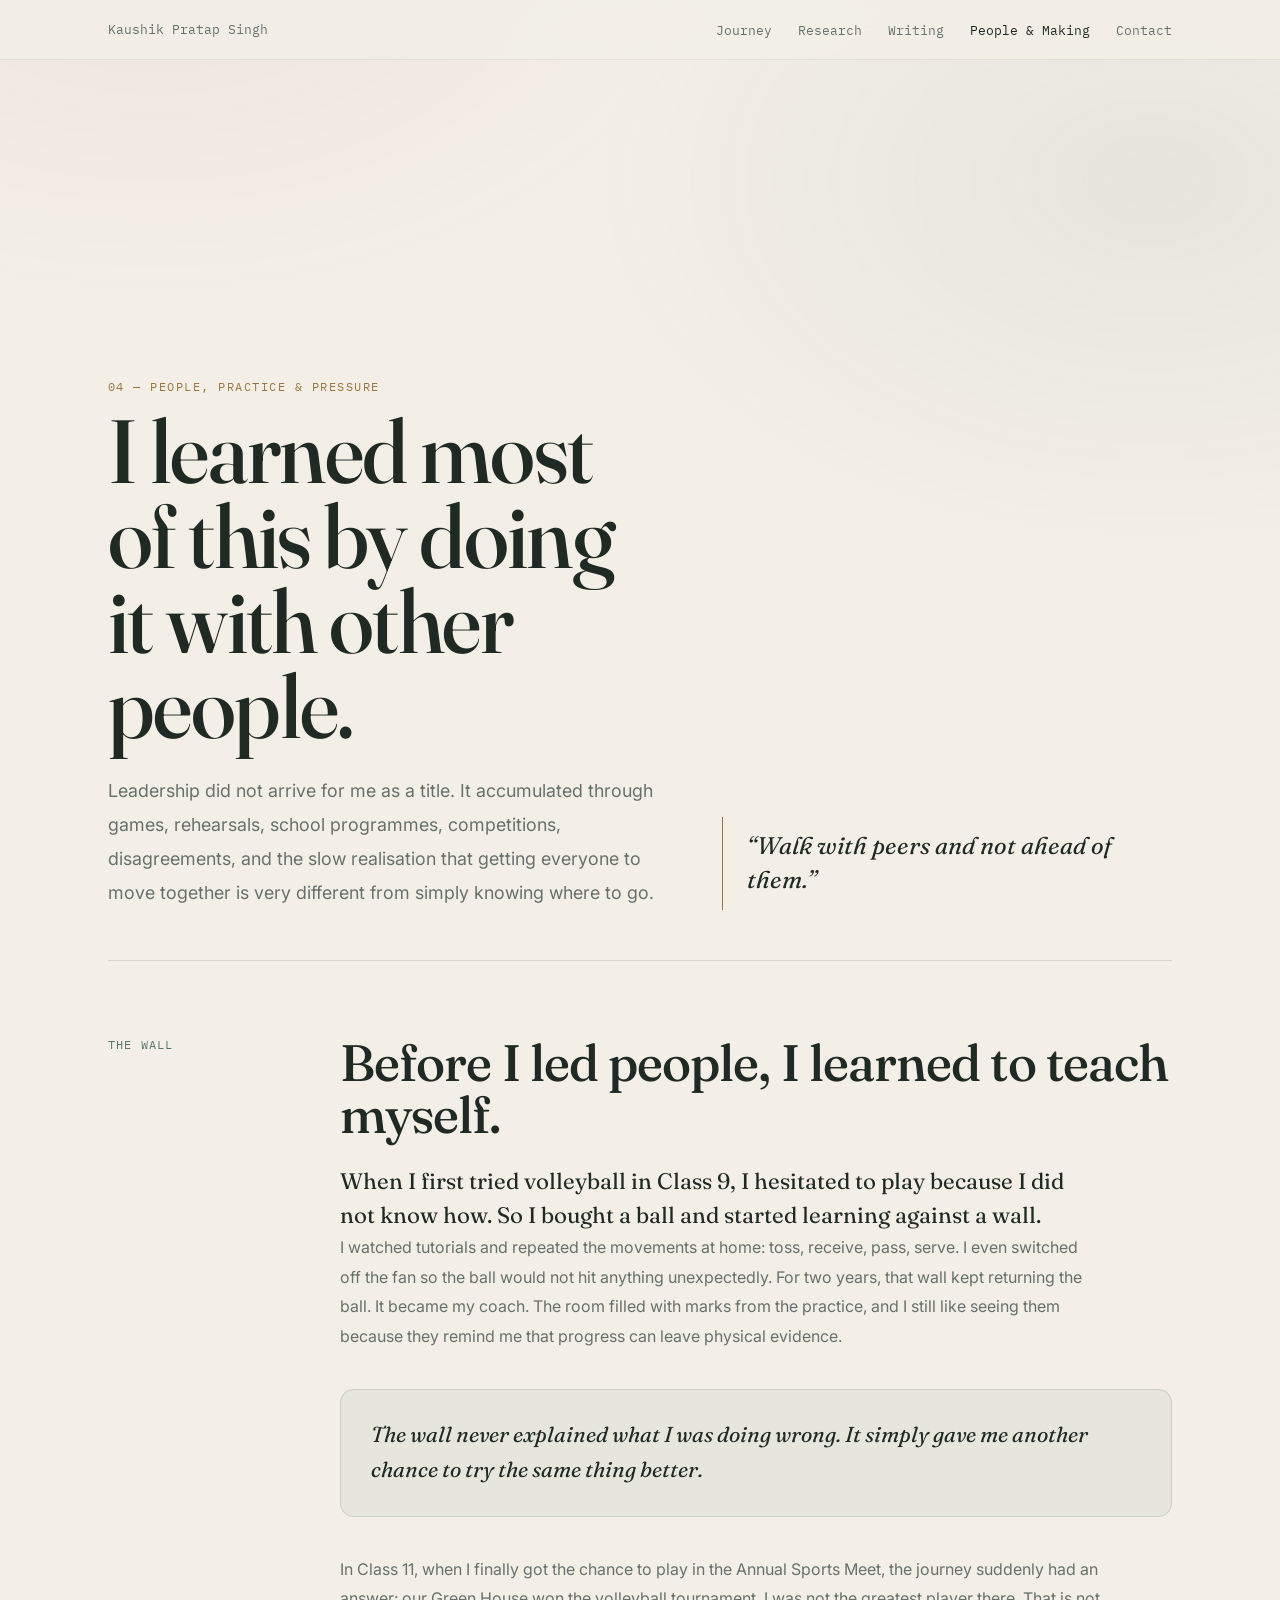
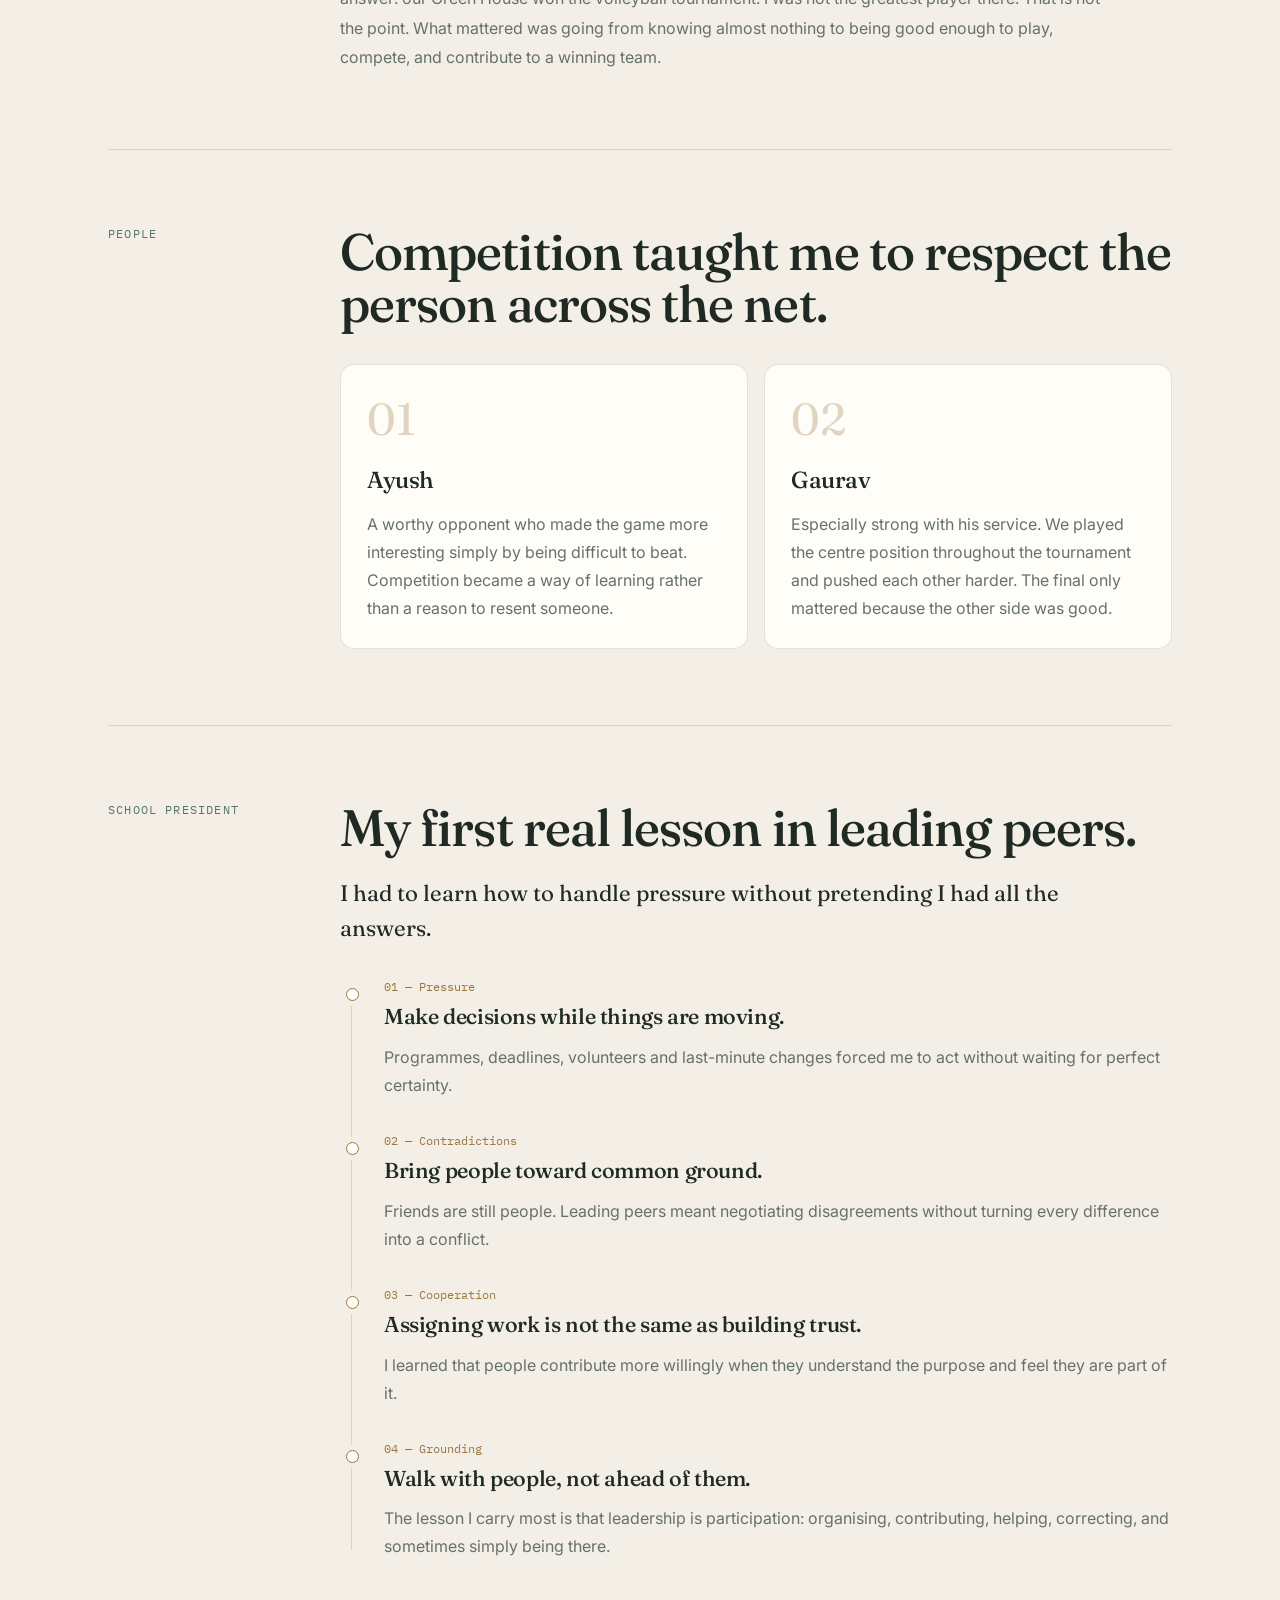
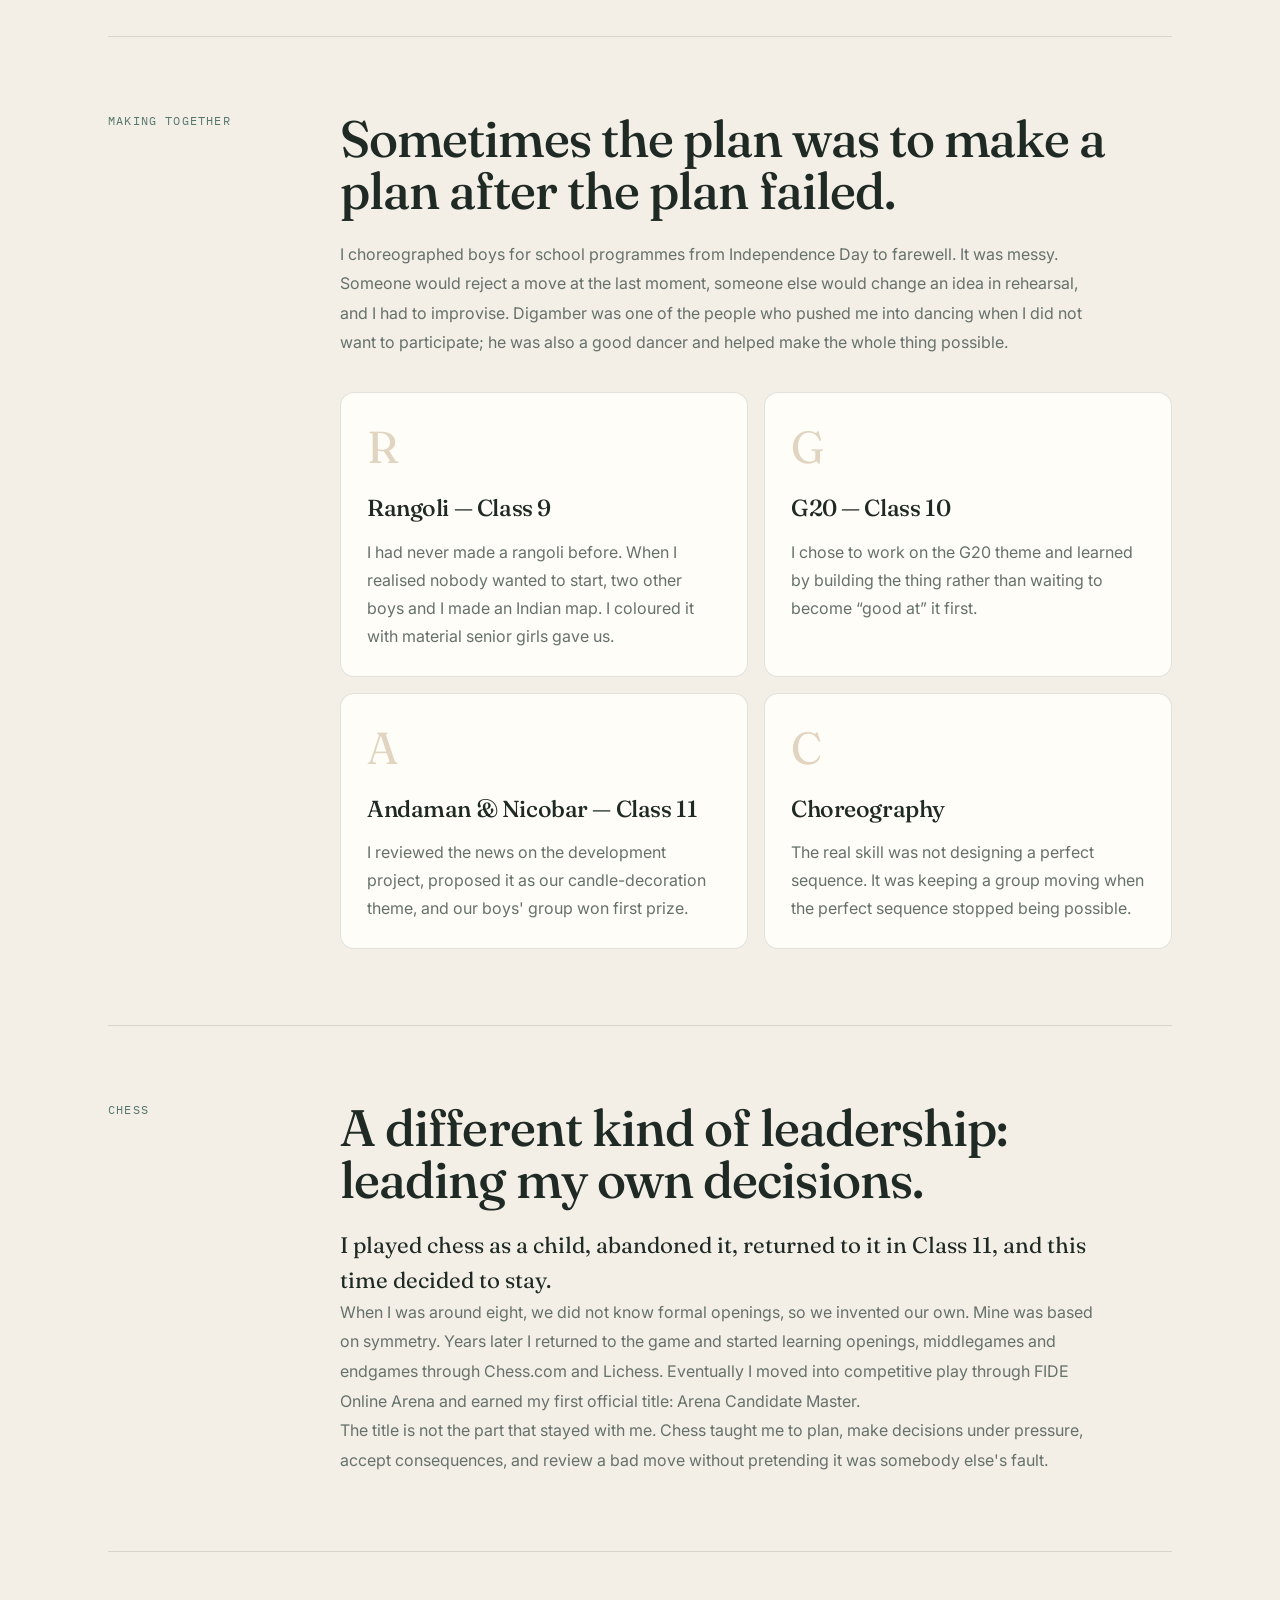
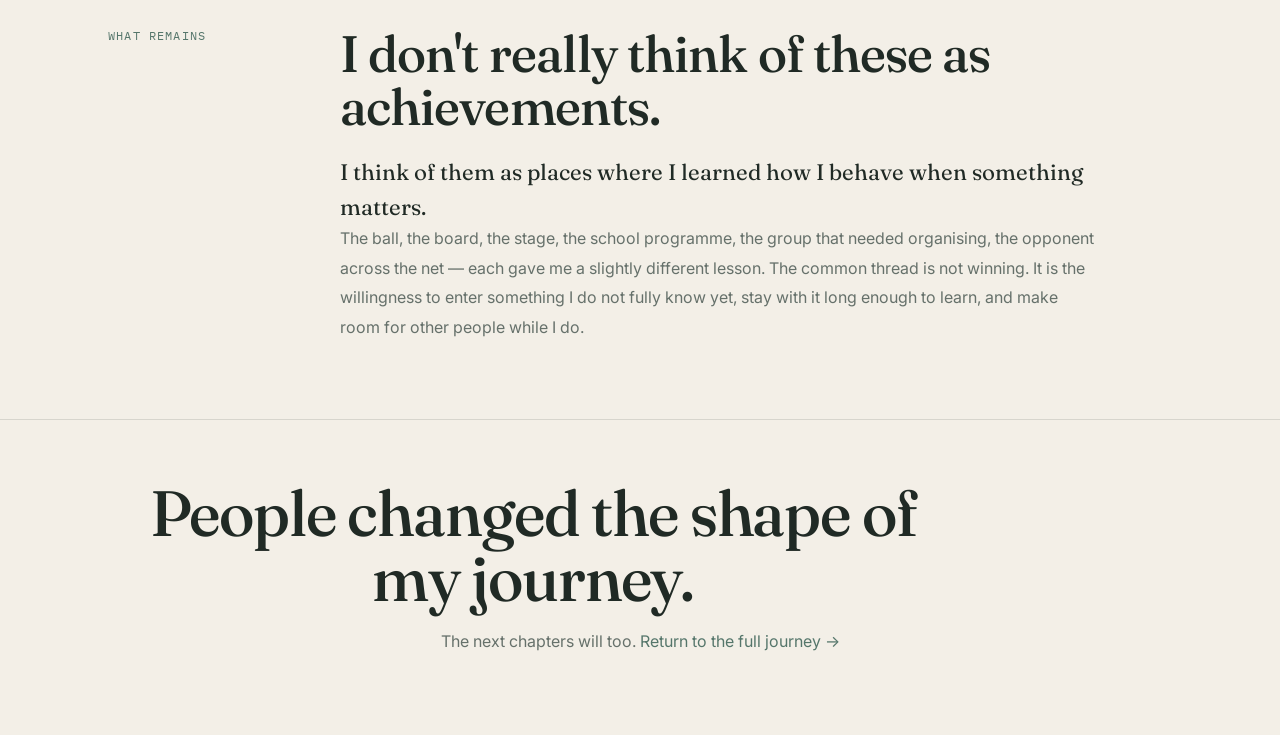
==== leadership.html @ 63d0a1be "Align leadership page colors with site design system" ====
<!DOCTYPE html>
<html lang="en">
<head>
<meta charset="UTF-8"><meta name="viewport" content="width=device-width, initial-scale=1.0">
<title>Leadership & Making — Kaushik Pratap Singh</title>
<link rel="preconnect" href="https://fonts.googleapis.com"><link href="https://fonts.googleapis.com/css2?family=Fraunces:ital,opsz,wght@0,9..144,400;0,9..144,500;0,9..144,600;1,9..144,400&family=Inter:wght@400;500;600&family=IBM+Plex+Mono:wght@400;500&display=swap" rel="stylesheet"><link rel="stylesheet" href="assets/css/theme.css">
<style>
.page{max-width:1120px;margin:0 auto;padding:0 28px}.hero{padding:76px 0 50px;display:grid;grid-template-columns:1.1fr .9fr;gap:64px;align-items:end}.hero h1{font-size:clamp(3rem,7vw,6.5rem);line-height:.95;margin:14px 0 26px}.hero p{max-width:650px;color:var(--muted);font-size:1.12rem;line-height:1.9}.eyebrow{font:.78rem 'IBM Plex Mono',monospace;color:var(--gold);letter-spacing:.12em;text-transform:uppercase}.hero-note{border-left:1px solid var(--gold);padding:12px 0 12px 24px;color:var(--ink);font-family:'Fraunces',serif;font-style:italic;font-size:1.5rem;line-height:1.45}.section{padding:76px 0;border-top:1px solid var(--line)}.section-grid{display:grid;grid-template-columns:180px 1fr;gap:52px}.section-label{font:.74rem 'IBM Plex Mono',monospace;color:var(--teal);letter-spacing:.1em;text-transform:uppercase}.section h2{font-size:clamp(2rem,4vw,3.4rem);line-height:1.02;margin-bottom:22px}.lead{font-family:'Fraunces',serif;font-size:1.4rem;line-height:1.55;color:var(--ink);max-width:760px}.body-copy{color:var(--muted);font-size:1rem;line-height:1.85;max-width:760px}.story-grid{display:grid;grid-template-columns:repeat(2,1fr);gap:16px;margin-top:34px}.story-card{background:var(--surface);border:1px solid var(--line);border-radius:14px;padding:26px;min-height:220px;transition:transform .35s,border-color .35s,box-shadow .35s}.story-card:hover{transform:translateY(-5px);border-color:rgba(155,119,64,.5);box-shadow:var(--shadow)}.story-card .num{font:2.8rem 'Fraunces',serif;color:rgba(155,119,64,.3)}.story-card h3{font-size:1.45rem;margin:14px 0 10px}.story-card p{color:var(--muted);line-height:1.75}.quote{margin:38px 0;padding:28px 30px;border-radius:14px;background:rgba(85,118,107,.07);border:1px solid rgba(85,118,107,.2);font-family:'Fraunces',serif;font-style:italic;font-size:1.35rem;line-height:1.6;color:var(--ink)}.timeline{position:relative;margin-top:34px}.timeline:before{content:'';position:absolute;left:11px;top:10px;bottom:10px;width:1px;background:var(--line)}.event{position:relative;padding-left:44px;padding-bottom:34px}.event:last-child{padding-bottom:0}.event:before{content:'';position:absolute;left:6px;top:9px;width:11px;height:11px;border-radius:50%;background:var(--surface);border:1px solid var(--gold);box-shadow:0 0 0 5px #F3EFE7}.event .date{font:.75rem 'IBM Plex Mono',monospace;color:var(--gold);margin-bottom:5px}.event h3{font-size:1.35rem;margin-bottom:7px}.event p{color:var(--muted);line-height:1.75}.footer{padding:60px 0 80px;text-align:center}.footer h2{font-size:clamp(2rem,5vw,4rem);margin-bottom:18px}.footer p{color:var(--muted);max-width:560px;margin:0 auto}.footer a{color:var(--teal);text-decoration:none}.site-nav{position:sticky;top:0;z-index:50;backdrop-filter:blur(16px);background:rgba(243,239,231,.86);border-bottom:1px solid rgba(32,42,37,.07)}.site-nav .in{max-width:1120px;margin:auto;padding:16px 28px;display:flex;align-items:center;justify-content:space-between}.brand{font:1rem 'Fraunces',serif;color:var(--ink)}.site-nav ul{display:flex;gap:26px;list-style:none}.site-nav a{font:.82rem 'IBM Plex Mono',monospace;color:var(--muted);text-decoration:none}.site-nav a:hover,.site-nav a.active{color:var(--ink)}
@media(max-width:800px){.hero{grid-template-columns:1fr;gap:30px}.section-grid{grid-template-columns:1fr;gap:18px}.story-grid{grid-template-columns:1fr}.site-nav ul{gap:14px}.site-nav .in{align-items:flex-start;flex-direction:column;gap:12px}.hero{padding-top:52px}}
</style>
</head><body data-page="leadership">
<nav class="site-nav"><div class="in"><a class="brand" href="index.html">Kaushik Pratap Singh</a><ul><li><a href="index.html">Journey</a></li><li><a href="research.html">Research</a></li><li><a href="writing.html">Writing</a></li><li><a class="active" href="leadership.html">People & Making</a></li><li><a href="contact.html">Contact</a></li></ul></div></nav>
<main class="page">
<header class="hero"><div><div class="eyebrow">04 — People, practice & pressure</div><h1>I learned most of this by doing it with other people.</h1><p>Leadership did not arrive for me as a title. It accumulated through games, rehearsals, school programmes, competitions, disagreements, and the slow realisation that getting everyone to move together is very different from simply knowing where to go.</p></div><div class="hero-note">“Walk with peers and not ahead of them.”</div></header>
<section class="section"><div class="section-grid"><div class="section-label">The wall</div><div><h2>Before I led people, I learned to teach myself.</h2><p class="lead">When I first tried volleyball in Class 9, I hesitated to play because I did not know how. So I bought a ball and started learning against a wall.</p><p class="body-copy">I watched tutorials and repeated the movements at home: toss, receive, pass, serve. I even switched off the fan so the ball would not hit anything unexpectedly. For two years, that wall kept returning the ball. It became my coach. The room filled with marks from the practice, and I still like seeing them because they remind me that progress can leave physical evidence.</p><div class="quote">The wall never explained what I was doing wrong. It simply gave me another chance to try the same thing better.</div><p class="body-copy">In Class 11, when I finally got the chance to play in the Annual Sports Meet, the journey suddenly had an answer: our Green House won the volleyball tournament. I was not the greatest player there. That is not the point. What mattered was going from knowing almost nothing to being good enough to play, compete, and contribute to a winning team.</p></div></div></section>
<section class="section"><div class="section-grid"><div class="section-label">People</div><div><h2>Competition taught me to respect the person across the net.</h2><div class="story-grid"><article class="story-card"><div class="num">01</div><h3>Ayush</h3><p>A worthy opponent who made the game more interesting simply by being difficult to beat. Competition became a way of learning rather than a reason to resent someone.</p></article><article class="story-card"><div class="num">02</div><h3>Gaurav</h3><p>Especially strong with his service. We played the centre position throughout the tournament and pushed each other harder. The final only mattered because the other side was good.</p></article></div></div></div></section>
<section class="section"><div class="section-grid"><div class="section-label">School President</div><div><h2>My first real lesson in leading peers.</h2><p class="lead">I had to learn how to handle pressure without pretending I had all the answers.</p><div class="timeline"><div class="event"><div class="date">01 — Pressure</div><h3>Make decisions while things are moving.</h3><p>Programmes, deadlines, volunteers and last-minute changes forced me to act without waiting for perfect certainty.</p></div><div class="event"><div class="date">02 — Contradictions</div><h3>Bring people toward common ground.</h3><p>Friends are still people. Leading peers meant negotiating disagreements without turning every difference into a conflict.</p></div><div class="event"><div class="date">03 — Cooperation</div><h3>Assigning work is not the same as building trust.</h3><p>I learned that people contribute more willingly when they understand the purpose and feel they are part of it.</p></div><div class="event"><div class="date">04 — Grounding</div><h3>Walk with people, not ahead of them.</h3><p>The lesson I carry most is that leadership is participation: organising, contributing, helping, correcting, and sometimes simply being there.</p></div></div></div></div></section>
<section class="section"><div class="section-grid"><div class="section-label">Making together</div><div><h2>Sometimes the plan was to make a plan after the plan failed.</h2><p class="body-copy">I choreographed boys for school programmes from Independence Day to farewell. It was messy. Someone would reject a move at the last moment, someone else would change an idea in rehearsal, and I had to improvise. Digamber was one of the people who pushed me into dancing when I did not want to participate; he was also a good dancer and helped make the whole thing possible.</p><div class="story-grid"><article class="story-card"><div class="num">R</div><h3>Rangoli — Class 9</h3><p>I had never made a rangoli before. When I realised nobody wanted to start, two other boys and I made an Indian map. I coloured it with material senior girls gave us.</p></article><article class="story-card"><div class="num">G</div><h3>G20 — Class 10</h3><p>I chose to work on the G20 theme and learned by building the thing rather than waiting to become “good at” it first.</p></article><article class="story-card"><div class="num">A</div><h3>Andaman & Nicobar — Class 11</h3><p>I reviewed the news on the development project, proposed it as our candle-decoration theme, and our boys' group won first prize.</p></article><article class="story-card"><div class="num">C</div><h3>Choreography</h3><p>The real skill was not designing a perfect sequence. It was keeping a group moving when the perfect sequence stopped being possible.</p></article></div></div></div></section>
<section class="section"><div class="section-grid"><div class="section-label">Chess</div><div><h2>A different kind of leadership: leading my own decisions.</h2><p class="lead">I played chess as a child, abandoned it, returned to it in Class 11, and this time decided to stay.</p><p class="body-copy">When I was around eight, we did not know formal openings, so we invented our own. Mine was based on symmetry. Years later I returned to the game and started learning openings, middlegames and endgames through Chess.com and Lichess. Eventually I moved into competitive play through FIDE Online Arena and earned my first official title: Arena Candidate Master.</p><p class="body-copy">The title is not the part that stayed with me. Chess taught me to plan, make decisions under pressure, accept consequences, and review a bad move without pretending it was somebody else's fault.</p></div></div></section>
<section class="section"><div class="section-grid"><div class="section-label">What remains</div><div><h2>I don't really think of these as achievements.</h2><p class="lead">I think of them as places where I learned how I behave when something matters.</p><p class="body-copy">The ball, the board, the stage, the school programme, the group that needed organising, the opponent across the net — each gave me a slightly different lesson. The common thread is not winning. It is the willingness to enter something I do not fully know yet, stay with it long enough to learn, and make room for other people while I do.</p></div></div></section>
</main><footer class="footer"><div class="page"><h2>People changed the shape of my journey.</h2><p>The next chapters will too. <a href="index.html">Return to the full journey →</a></p></div></footer>
</body></html>
---- assets/css/theme.css ----
:root{
  --ink:#202A25; --ink2:#2B3731; --surface:#FFFDF8; --paper:#FBF8F1; --muted:#66716B;
  --gold:#9B7740; --teal:#55766B; --rose:#A95D4E; --line:rgba(32,42,37,.13);
  --shadow:0 30px 80px -28px rgba(0,0,0,.55);
}
*{box-sizing:border-box;margin:0;padding:0}
html{scroll-behavior:smooth}
body{background:#F3EFE7;color:var(--ink);font-family:Inter,system-ui,sans-serif;line-height:1.7;-webkit-font-smoothing:antialiased;overflow-x:hidden}
body:before{content:"";position:fixed;inset:0;pointer-events:none;background:radial-gradient(ellipse 900px 600px at 12% -10%,rgba(169,93,78,.07),transparent 65%),radial-gradient(ellipse 800px 520px at 90% 20%,rgba(85,118,107,.08),transparent 70%);z-index:-1}
h1,h2,h3,h4{font-family:Fraunces,Georgia,serif;font-weight:500;letter-spacing:-.018em}
a{color:inherit}
.wrap{width:min(1120px,calc(100% - 48px));margin:auto}
.nav{position:fixed;top:0;left:0;right:0;z-index:50;padding:14px 0;background:rgba(243,239,231,.86);border-bottom:1px solid rgba(32,42,37,.07);backdrop-filter:blur(10px)}
.nav-inner{display:flex;align-items:center;justify-content:center;gap:24px}
.brand{font-family:Fraunces,serif;text-decoration:none;font-size:1.05rem;margin-right:auto}
.nav-links{display:flex;gap:24px;align-items:center;list-style:none}.nav-links a{font-size:.78rem;color:var(--muted);text-decoration:none;transition:.25s}.nav-links a:hover,.nav-links a.active{color:var(--ink)}
@media(max-width:760px){.nav-links{gap:14px}.nav-links a:nth-child(3){display:none}.brand{font-size:.9rem}}
.hero{min-height:100svh;display:flex;align-items:end;padding:170px 0 70px;position:relative}.hero-grid{display:grid;grid-template-columns:1.15fr .85fr;gap:70px;align-items:end}.hero h1{font-size:clamp(3rem,7vw,7rem);line-height:.94;margin:18px 0 26px}.hero-lead,.hero .dek{font-family:Fraunces,serif;font-style:italic;font-size:clamp(1.1rem,2vw,1.55rem);color:var(--muted);max-width:720px}.hero-side{padding-bottom:8px}.hero-side p{color:var(--muted);max-width:390px}.scroll-cue{margin-top:70px;color:var(--gold);display:inline-flex;gap:12px;align-items:center;text-decoration:none}
@media(max-width:860px){.hero-grid{grid-template-columns:1fr;gap:32px}.hero{padding-top:140px}}
.section{padding:110px 0;border-top:1px solid var(--line)}.section-head{display:grid;grid-template-columns:1.15fr .85fr;gap:70px;align-items:end;margin-bottom:75px}.section-head h2{font-size:clamp(2.7rem,5vw,5.2rem);line-height:1.02;margin-top:14px}.section-head>p{color:var(--muted);max-width:460px;font-size:1.03rem}
.eyebrow{color:var(--muted)}
.chapter{display:grid;grid-template-columns:110px 1fr;gap:46px;padding:60px 0;border-top:1px solid var(--line)}.chapter-no{font-family:Fraunces,serif;font-style:italic;font-size:4.5rem;color:transparent;-webkit-text-stroke:1px rgba(32,42,37,.20);line-height:.9}.chapter-meta{color:var(--gold);margin-bottom:10px}.chapter h3{font-size:clamp(2rem,3.2vw,3.4rem);line-height:1.06;margin-bottom:20px}.chapter p{color:var(--muted);max-width:760px;font-size:1.02rem;margin-bottom:18px}.chapter-grid{display:grid;grid-template-columns:1fr 1fr;gap:20px;margin-top:28px}.quote{border-left:2px solid var(--rose);padding:18px 0 18px 22px}.quote p{font-family:Fraunces,serif;font-style:italic;font-size:1.3rem;color:var(--ink);margin:0}.artifact,.now-card{background:var(--surface);border:1px solid var(--line);border-radius:14px;padding:26px}.artifact .label{color:var(--teal);margin-bottom:8px}.artifact h4,.now-card h3{font-size:1.6rem;margin-bottom:8px}.artifact p,.now-card p{font-size:.93rem;margin:0}.btn{display:inline-flex;align-items:center;gap:10px;border:1px solid var(--line);padding:11px 16px;border-radius:7px;text-decoration:none;font-size:.88rem;transition:.25s;margin:6px 8px 0 0}.btn:hover{border-color:var(--gold);color:var(--gold)}
.book-section{background:linear-gradient(180deg,rgba(155,119,64,.055),transparent)}.book-grid{display:grid;grid-template-columns:300px 1fr;gap:70px;align-items:center}.book-cover{width:100%;display:block;border-radius:10px;box-shadow:var(--shadow)}.book-copy h3{font-size:clamp(2.2rem,4vw,4rem);line-height:1.05;margin:15px 0 22px}.book-copy p{color:var(--muted);max-width:720px;margin-bottom:18px}.book-copy .lead{font-family:Fraunces,serif;font-size:1.3rem;font-style:italic}.book-actions{margin-top:24px}.small-wrap{width:min(850px,100%);margin:auto}.deck-wrap{margin-top:40px}.deck-card{background:var(--surface);border:1px solid var(--line);border-radius:18px;padding:38px;min-height:330px;box-shadow:0 25px 70px -40px rgba(0,0,0,.4)}.deck-card.fade-in{animation:deckIn .38s ease}.deck-top{display:flex;justify-content:space-between;align-items:start}.deck-movement{color:var(--teal)}.deck-num{font-family:Fraunces,serif;font-size:4rem;color:transparent;-webkit-text-stroke:1px rgba(32,42,37,.2)}.deck-card h3{font-size:clamp(2rem,4vw,3.8rem);line-height:1.04;margin:18px 0}.deck-desc{max-width:680px;color:var(--muted);font-size:1.05rem}.deck-nav{display:flex;align-items:center;justify-content:center;gap:24px;margin-top:20px}.deck-btn{border:1px solid var(--line);background:transparent;border-radius:50%;width:42px;height:42px;font-size:1.1rem;cursor:pointer}.deck-dots{display:flex;gap:5px;max-width:520px;overflow:hidden}.deck-dots button{width:6px;height:6px;border:0;border-radius:50%;background:rgba(32,42,37,.18);padding:0;cursor:pointer}.deck-dots button.active{background:var(--rose);transform:scale(1.45)}.deck-hint{text-align:center;color:var(--muted);font-size:.75rem;margin-top:12px}.wave{height:170px;border:1px solid var(--line);border-radius:14px;background:rgba(255,253,248,.55);overflow:hidden;margin-bottom:20px}.wave canvas{width:100%;height:100%;display:block}
.research-callout{display:grid;grid-template-columns:repeat(2,1fr);gap:20px;margin:15px 0 50px}.dark{background:var(--ink);color:var(--paper)}.dark p{color:#C7D0CB}.dark .chapter-no{-webkit-text-stroke-color:rgba(251,248,241,.24)}
.now{display:grid;grid-template-columns:repeat(4,1fr);gap:20px}.now-card{min-height:210px}.now-card h3{margin-top:10px}.now-card p{color:var(--muted)}
.footer{padding:90px 0 50px;border-top:1px solid var(--line)}.footer h2{font-size:clamp(2.5rem,5vw,5rem);line-height:1.02;max-width:850px}.footer p{color:var(--muted);margin:20px 0 35px}.footer-links{display:flex;gap:24px;flex-wrap:wrap}.footer-links a{color:var(--muted);text-decoration:none}.footer-links a:hover{color:var(--ink)}.footer-note{margin-top:50px;color:var(--muted);font-size:.8rem}
.reveal{opacity:0;transform:translateY(18px);transition:opacity .7s ease,transform .7s ease}.reveal.visible{opacity:1;transform:none}
@keyframes deckIn{from{opacity:0;transform:translateY(8px)}to{opacity:1;transform:none}}
@media(max-width:860px){.hero-grid,.section-head{grid-template-columns:1fr;gap:32px}.book-grid{grid-template-columns:220px 1fr;gap:40px}.now{grid-template-columns:1fr 1fr}.research-callout{grid-template-columns:1fr}}
@media(max-width:760px){.section{padding:80px 0}.chapter{grid-template-columns:1fr;gap:18px;padding:48px 0}.chapter-no{font-size:3.2rem}.chapter-grid{grid-template-columns:1fr}.book-grid{grid-template-columns:1fr;max-width:560px}.book-cover{max-width:260px}.now{grid-template-columns:1fr}.deck-card{padding:26px;min-height:380px}.deck-num{font-size:3rem}.footer-links{gap:15px}}
@media(prefers-reduced-motion:reduce){html{scroll-behavior:auto}.reveal{opacity:1;transform:none}}
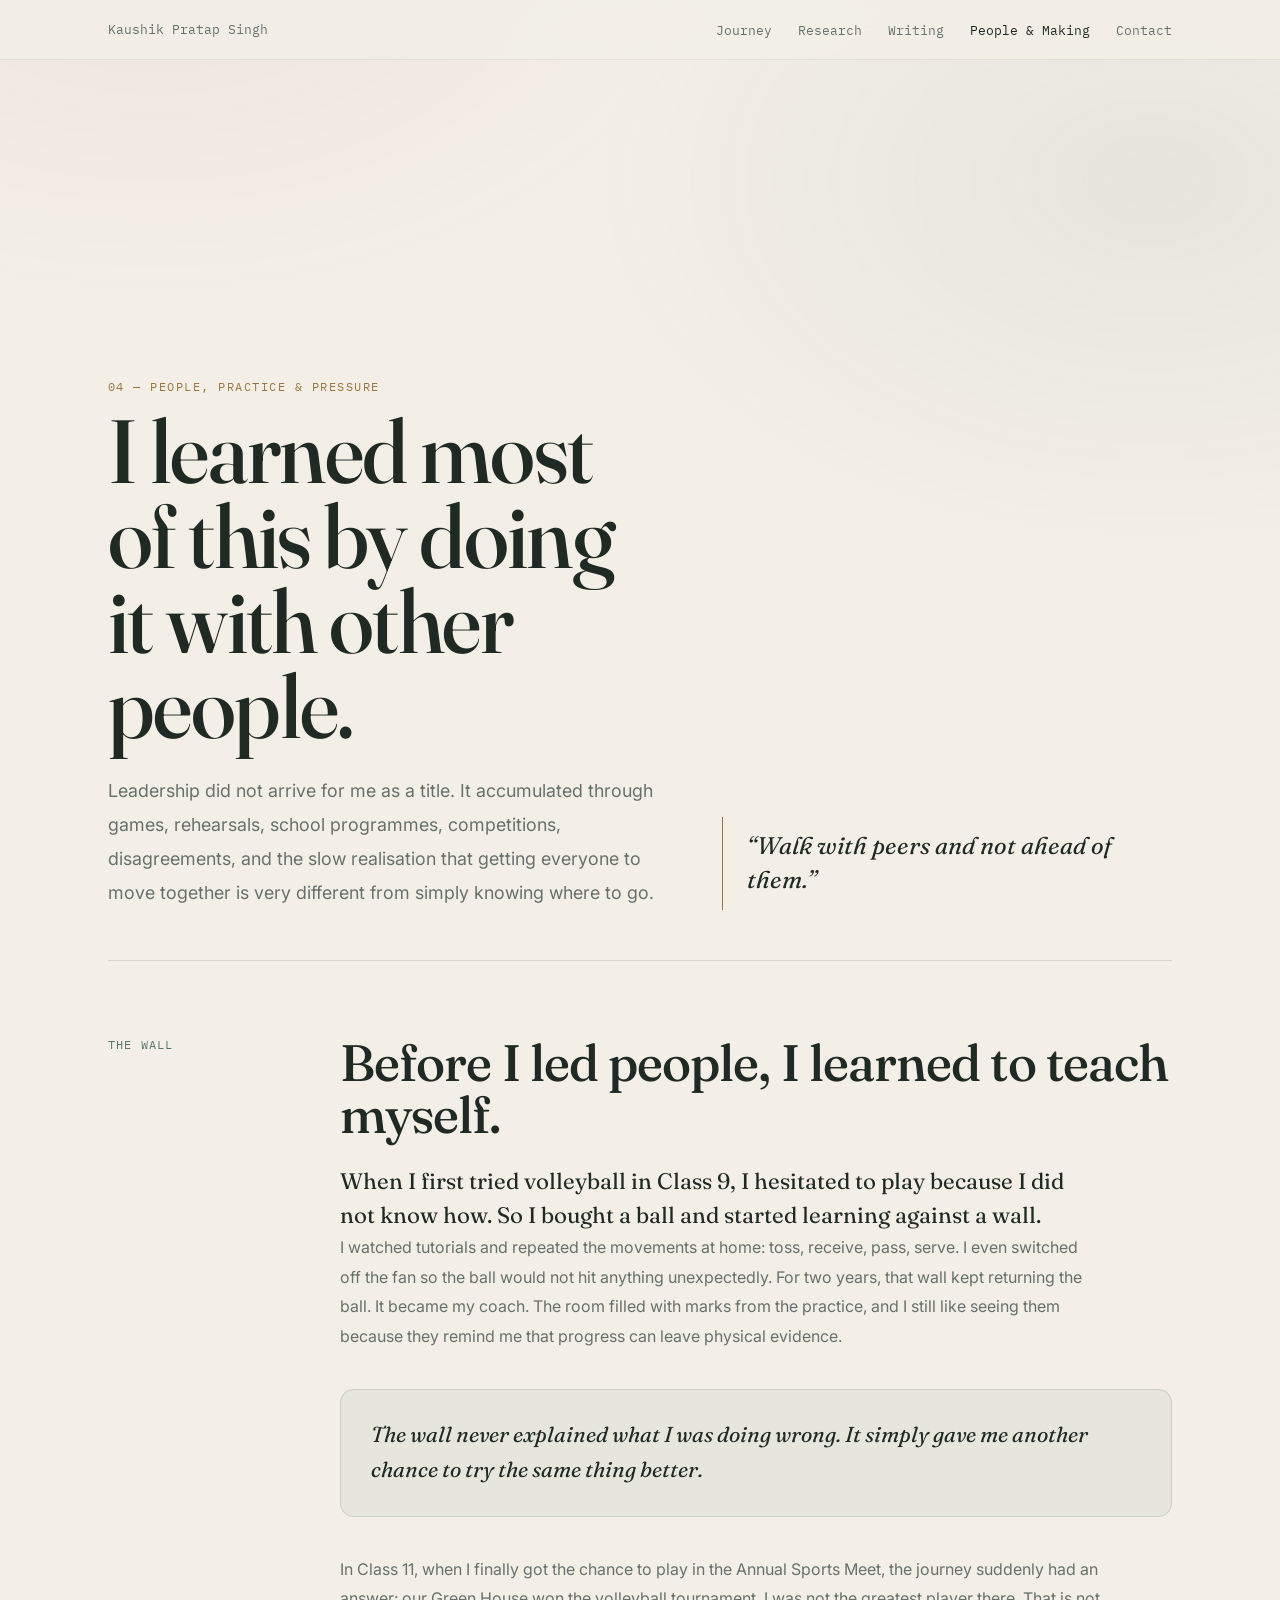
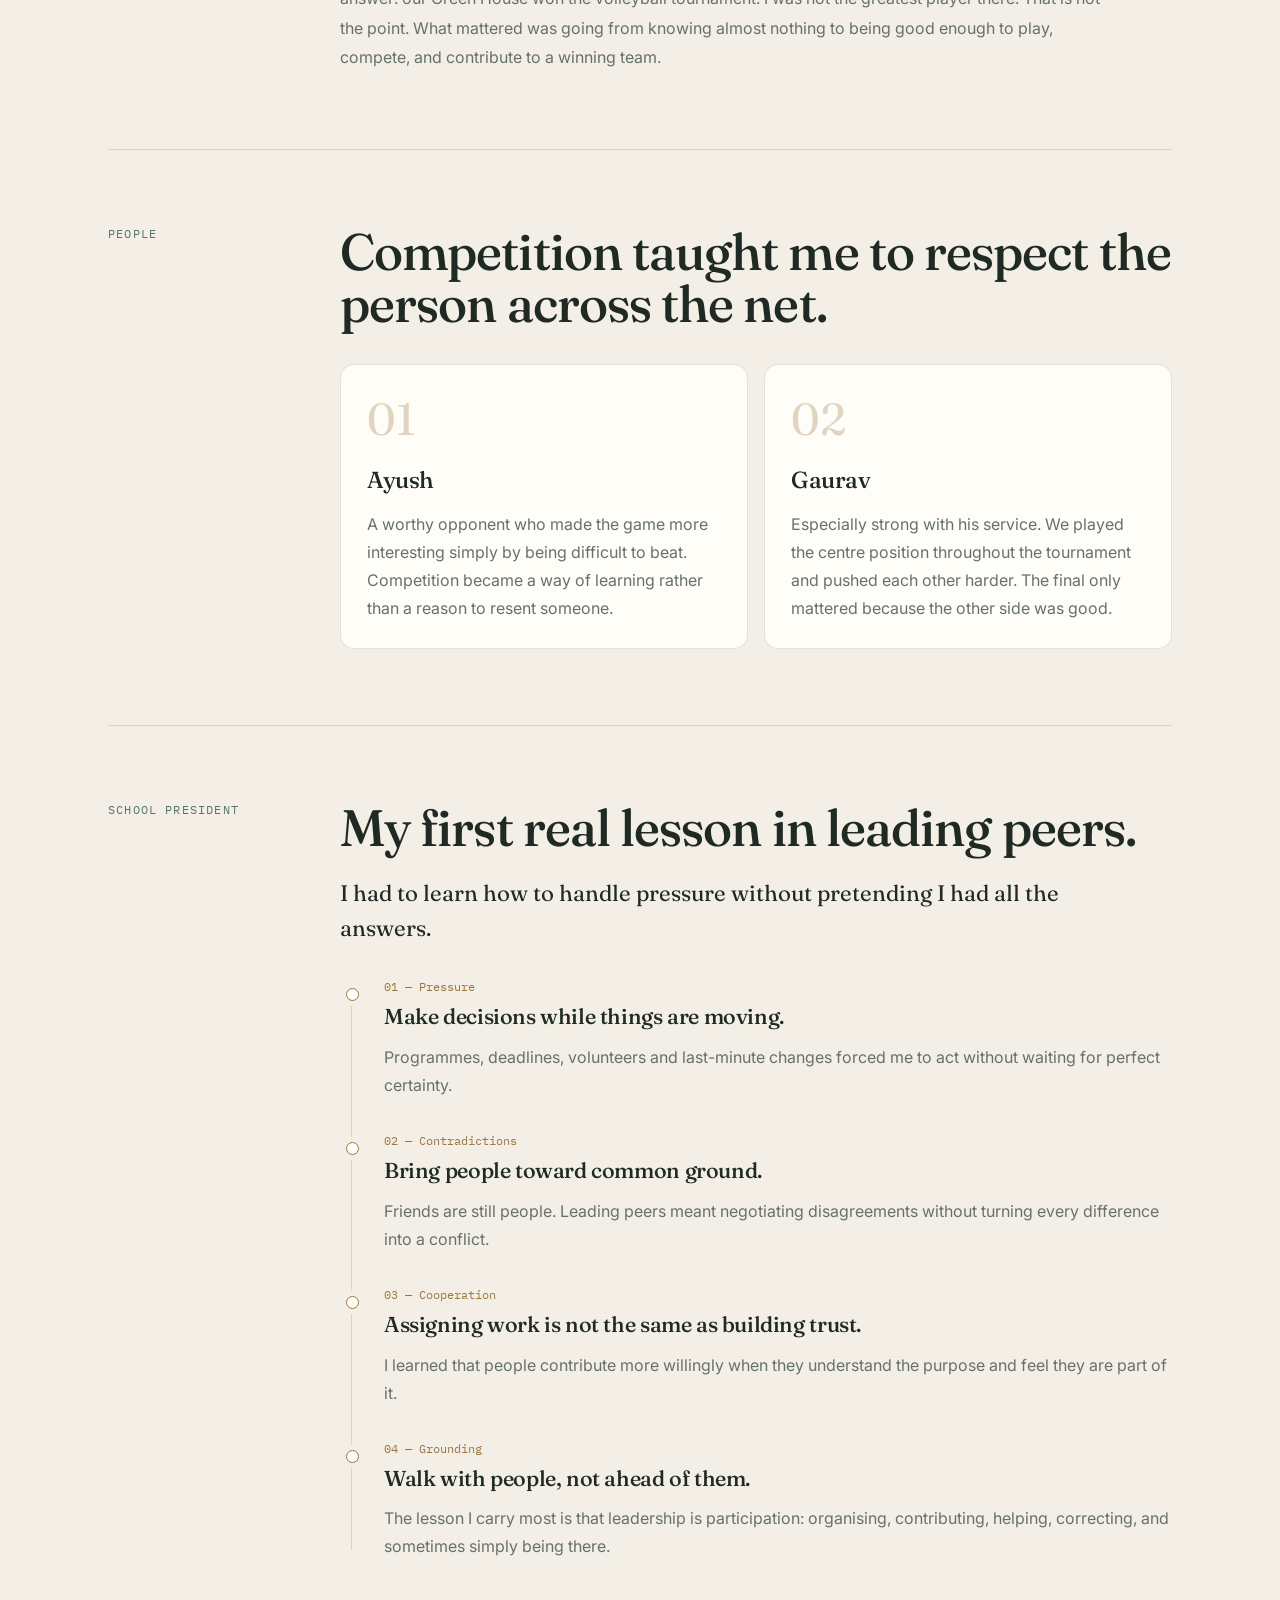
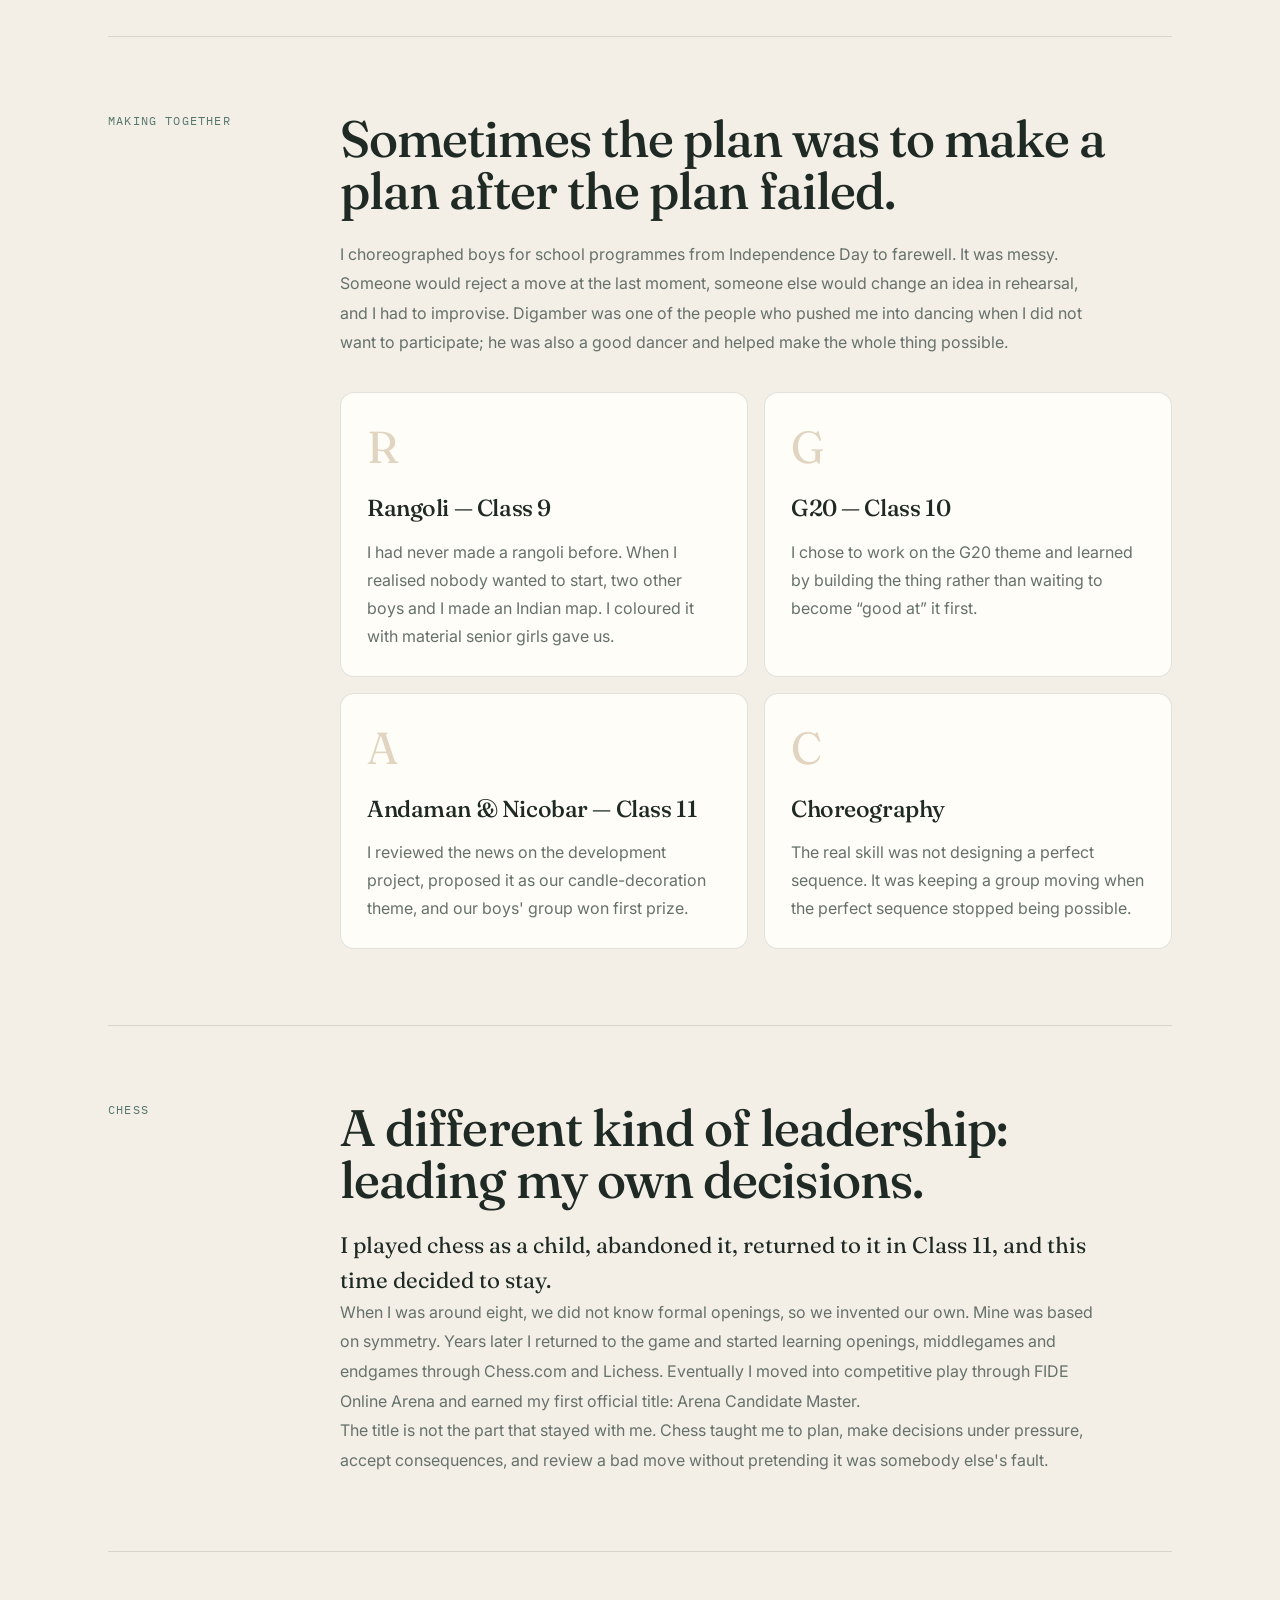
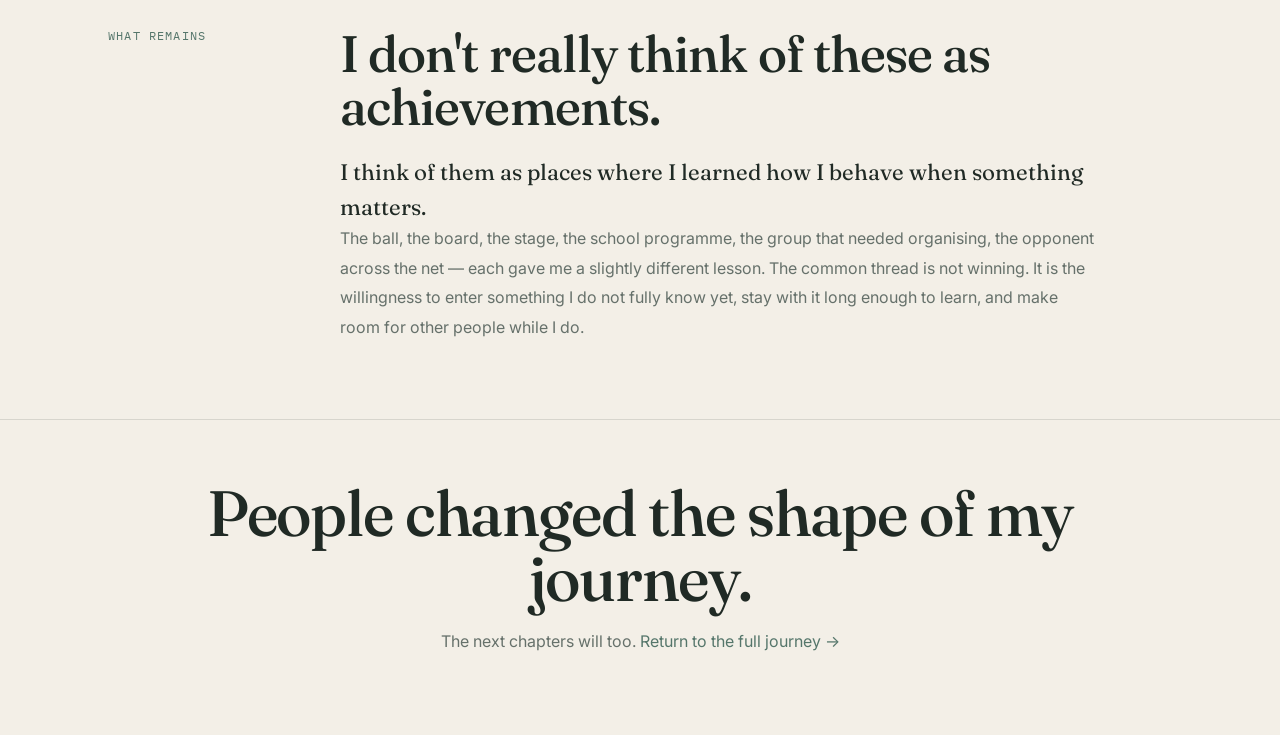
==== commit a80395ee: "Fix Leadership footer true viewport centering" ====
--- a/leadership.html
+++ b/leadership.html
@@ -3,9 +3,9 @@
 <head>
 <meta charset="UTF-8"><meta name="viewport" content="width=device-width, initial-scale=1.0">
 <title>Leadership & Making — Kaushik Pratap Singh</title>
-<link rel="preconnect" href="https://fonts.googleapis.com"><link href="https://fonts.googleapis.com/css2?family=Fraunces:ital,opsz,wght@0,9..144,400;0,9..144,500;0,9..144,600;1,9..144,400&family=Inter:wght@400;500;600&family=IBM+Plex+Mono:wght@400;500&display=swap" rel="stylesheet"><link rel="stylesheet" href="assets/css/theme.css">
+<link rel="preconnect" href="https://fonts.googleapis.com"><link href="https://fonts.googleapis.com/css2?family=Fraunces:ital,opsz,wght@0,9..144,400;0,9..144,500;0,9..144,600;1,9..144,400&family=Inter:wght@400;500;600&family=IBM+Plex+Mono:wght@400;0,500&display=swap" rel="stylesheet"><link rel="stylesheet" href="assets/css/theme.css">
 <style>
-.page{max-width:1120px;margin:0 auto;padding:0 28px}.hero{padding:76px 0 50px;display:grid;grid-template-columns:1.1fr .9fr;gap:64px;align-items:end}.hero h1{font-size:clamp(3rem,7vw,6.5rem);line-height:.95;margin:14px 0 26px}.hero p{max-width:650px;color:var(--muted);font-size:1.12rem;line-height:1.9}.eyebrow{font:.78rem 'IBM Plex Mono',monospace;color:var(--gold);letter-spacing:.12em;text-transform:uppercase}.hero-note{border-left:1px solid var(--gold);padding:12px 0 12px 24px;color:var(--ink);font-family:'Fraunces',serif;font-style:italic;font-size:1.5rem;line-height:1.45}.section{padding:76px 0;border-top:1px solid var(--line)}.section-grid{display:grid;grid-template-columns:180px 1fr;gap:52px}.section-label{font:.74rem 'IBM Plex Mono',monospace;color:var(--teal);letter-spacing:.1em;text-transform:uppercase}.section h2{font-size:clamp(2rem,4vw,3.4rem);line-height:1.02;margin-bottom:22px}.lead{font-family:'Fraunces',serif;font-size:1.4rem;line-height:1.55;color:var(--ink);max-width:760px}.body-copy{color:var(--muted);font-size:1rem;line-height:1.85;max-width:760px}.story-grid{display:grid;grid-template-columns:repeat(2,1fr);gap:16px;margin-top:34px}.story-card{background:var(--surface);border:1px solid var(--line);border-radius:14px;padding:26px;min-height:220px;transition:transform .35s,border-color .35s,box-shadow .35s}.story-card:hover{transform:translateY(-5px);border-color:rgba(155,119,64,.5);box-shadow:var(--shadow)}.story-card .num{font:2.8rem 'Fraunces',serif;color:rgba(155,119,64,.3)}.story-card h3{font-size:1.45rem;margin:14px 0 10px}.story-card p{color:var(--muted);line-height:1.75}.quote{margin:38px 0;padding:28px 30px;border-radius:14px;background:rgba(85,118,107,.07);border:1px solid rgba(85,118,107,.2);font-family:'Fraunces',serif;font-style:italic;font-size:1.35rem;line-height:1.6;color:var(--ink)}.timeline{position:relative;margin-top:34px}.timeline:before{content:'';position:absolute;left:11px;top:10px;bottom:10px;width:1px;background:var(--line)}.event{position:relative;padding-left:44px;padding-bottom:34px}.event:last-child{padding-bottom:0}.event:before{content:'';position:absolute;left:6px;top:9px;width:11px;height:11px;border-radius:50%;background:var(--surface);border:1px solid var(--gold);box-shadow:0 0 0 5px #F3EFE7}.event .date{font:.75rem 'IBM Plex Mono',monospace;color:var(--gold);margin-bottom:5px}.event h3{font-size:1.35rem;margin-bottom:7px}.event p{color:var(--muted);line-height:1.75}.footer{padding:60px 0 80px;text-align:center}.footer h2{font-size:clamp(2rem,5vw,4rem);margin-bottom:18px}.footer p{color:var(--muted);max-width:560px;margin:0 auto}.footer a{color:var(--teal);text-decoration:none}.site-nav{position:sticky;top:0;z-index:50;backdrop-filter:blur(16px);background:rgba(243,239,231,.86);border-bottom:1px solid rgba(32,42,37,.07)}.site-nav .in{max-width:1120px;margin:auto;padding:16px 28px;display:flex;align-items:center;justify-content:space-between}.brand{font:1rem 'Fraunces',serif;color:var(--ink)}.site-nav ul{display:flex;gap:26px;list-style:none}.site-nav a{font:.82rem 'IBM Plex Mono',monospace;color:var(--muted);text-decoration:none}.site-nav a:hover,.site-nav a.active{color:var(--ink)}
+.page{max-width:1120px;margin:0 auto;padding:0 28px}.hero{padding:76px 0 50px;display:grid;grid-template-columns:1.1fr .9fr;gap:64px;align-items:end}.hero h1{font-size:clamp(3rem,7vw,6.5rem);line-height:.95;margin:14px 0 26px}.hero p{max-width:650px;color:var(--muted);font-size:1.12rem;line-height:1.9}.eyebrow{font:.78rem 'IBM Plex Mono',monospace;color:var(--gold);letter-spacing:.12em;text-transform:uppercase}.hero-note{border-left:1px solid var(--gold);padding:12px 0 12px 24px;color:var(--ink);font-family:'Fraunces',serif;font-style:italic;font-size:1.5rem;line-height:1.45}.section{padding:76px 0;border-top:1px solid var(--line)}.section-grid{display:grid;grid-template-columns:180px 1fr;gap:52px}.section-label{font:.74rem 'IBM Plex Mono',monospace;color:var(--teal);letter-spacing:.1em;text-transform:uppercase}.section h2{font-size:clamp(2rem,4vw,3.4rem);line-height:1.02;margin-bottom:22px}.lead{font-family:'Fraunces',serif;font-size:1.4rem;line-height:1.55;color:var(--ink);max-width:760px}.body-copy{color:var(--muted);font-size:1rem;line-height:1.85;max-width:760px}.story-grid{display:grid;grid-template-columns:repeat(2,1fr);gap:16px;margin-top:34px}.story-card{background:var(--surface);border:1px solid var(--line);border-radius:14px;padding:26px;min-height:220px;transition:transform .35s,border-color .35s,box-shadow .35s}.story-card:hover{transform:translateY(-5px);border-color:rgba(155,119,64,.5);box-shadow:var(--shadow)}.story-card .num{font:2.8rem 'Fraunces',serif;color:rgba(155,119,64,.3)}.story-card h3{font-size:1.45rem;margin:14px 0 10px}.story-card p{color:var(--muted);line-height:1.75}.quote{margin:38px 0;padding:28px 30px;border-radius:14px;background:rgba(85,118,107,.07);border:1px solid rgba(85,118,107,.2);font-family:'Fraunces',serif;font-style:italic;font-size:1.35rem;line-height:1.6;color:var(--ink)}.timeline{position:relative;margin-top:34px}.timeline:before{content:'';position:absolute;left:11px;top:10px;bottom:10px;width:1px;background:var(--line)}.event{position:relative;padding-left:44px;padding-bottom:34px}.event:last-child{padding-bottom:0}.event:before{content:'';position:absolute;left:6px;top:9px;width:11px;height:11px;border-radius:50%;background:var(--surface);border:1px solid var(--gold);box-shadow:0 0 0 5px #F3EFE7}.event .date{font:.75rem 'IBM Plex Mono',monospace;color:var(--gold);margin-bottom:5px}.event h3{font-size:1.35rem;margin-bottom:7px}.event p{color:var(--muted);line-height:1.75}.footer{padding:60px 0 80px;text-align:center}.footer .page{width:100%;max-width:none;margin:0 auto;padding:0 28px;text-align:center}.footer h2{text-align:center;margin-left:auto;margin-right:auto;max-width:1000px;font-size:clamp(2rem,5vw,4rem);margin-bottom:18px}.footer p{text-align:center;color:var(--muted);max-width:560px;margin:0 auto}.footer a{color:var(--teal);text-decoration:none}.site-nav{position:sticky;top:0;z-index:50;backdrop-filter:blur(16px);background:rgba(243,239,231,.86);border-bottom:1px solid rgba(32,42,37,.07)}.site-nav .in{max-width:1120px;margin:auto;padding:16px 28px;display:flex;align-items:center;justify-content:space-between}.brand{font:1rem 'Fraunces',serif;color:var(--ink)}.site-nav ul{display:flex;gap:26px;list-style:none}.site-nav a{font:.82rem 'IBM Plex Mono',monospace;color:var(--muted);text-decoration:none}.site-nav a:hover,.site-nav a.active{color:var(--ink)}
 @media(max-width:800px){.hero{grid-template-columns:1fr;gap:30px}.section-grid{grid-template-columns:1fr;gap:18px}.story-grid{grid-template-columns:1fr}.site-nav ul{gap:14px}.site-nav .in{align-items:flex-start;flex-direction:column;gap:12px}.hero{padding-top:52px}}
 </style>
 </head><body data-page="leadership">
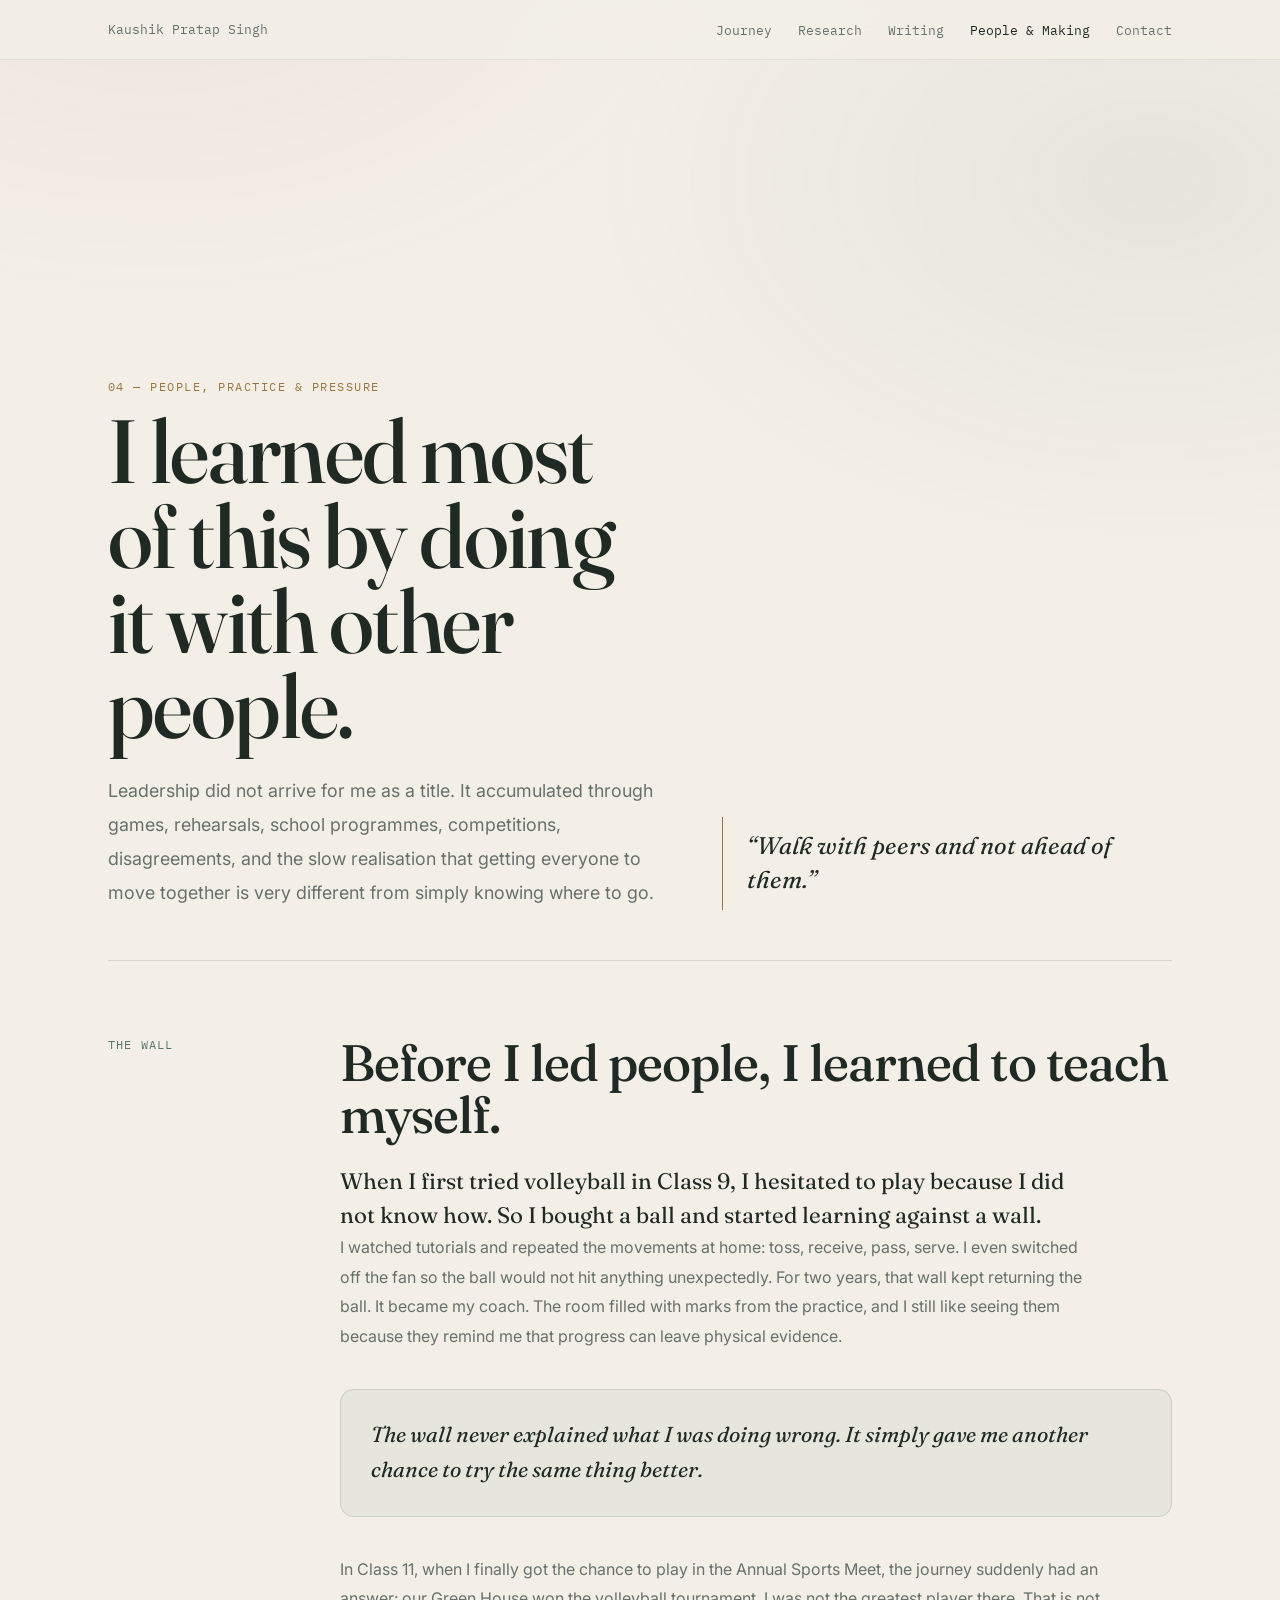
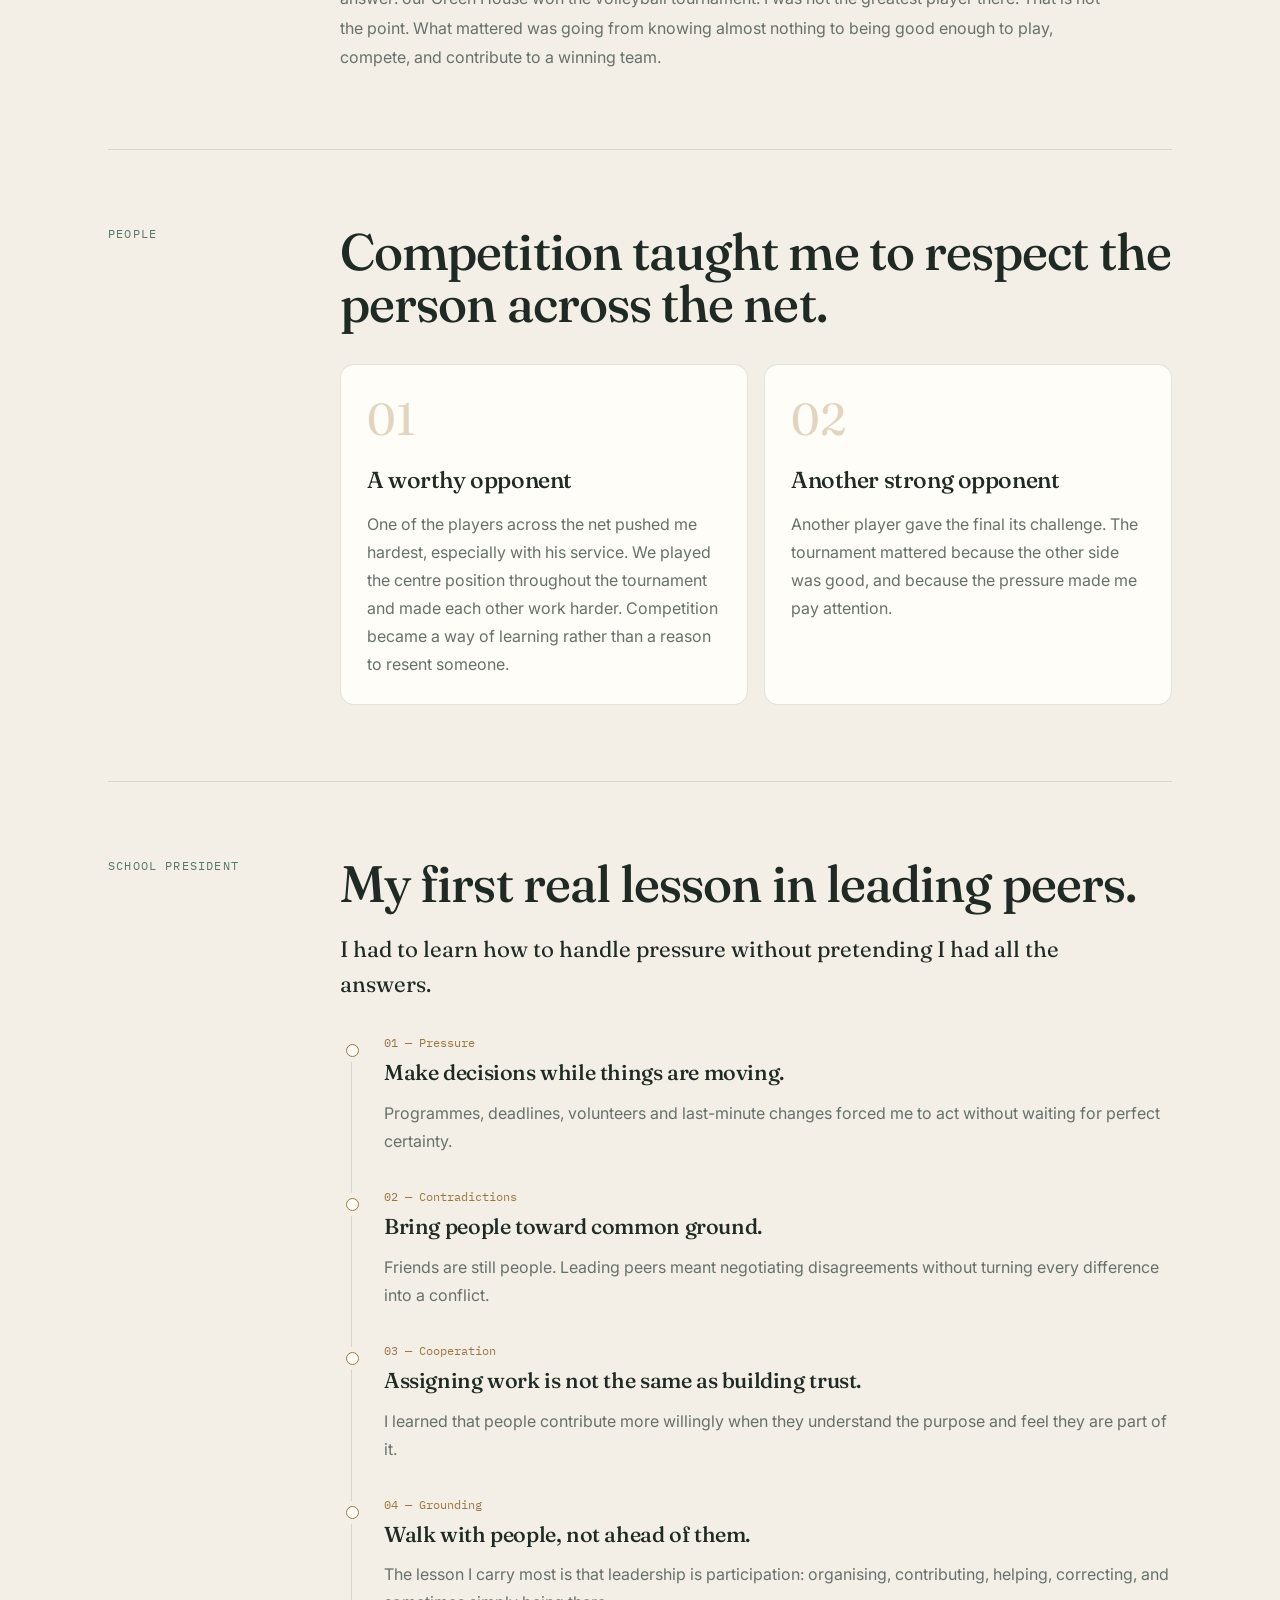
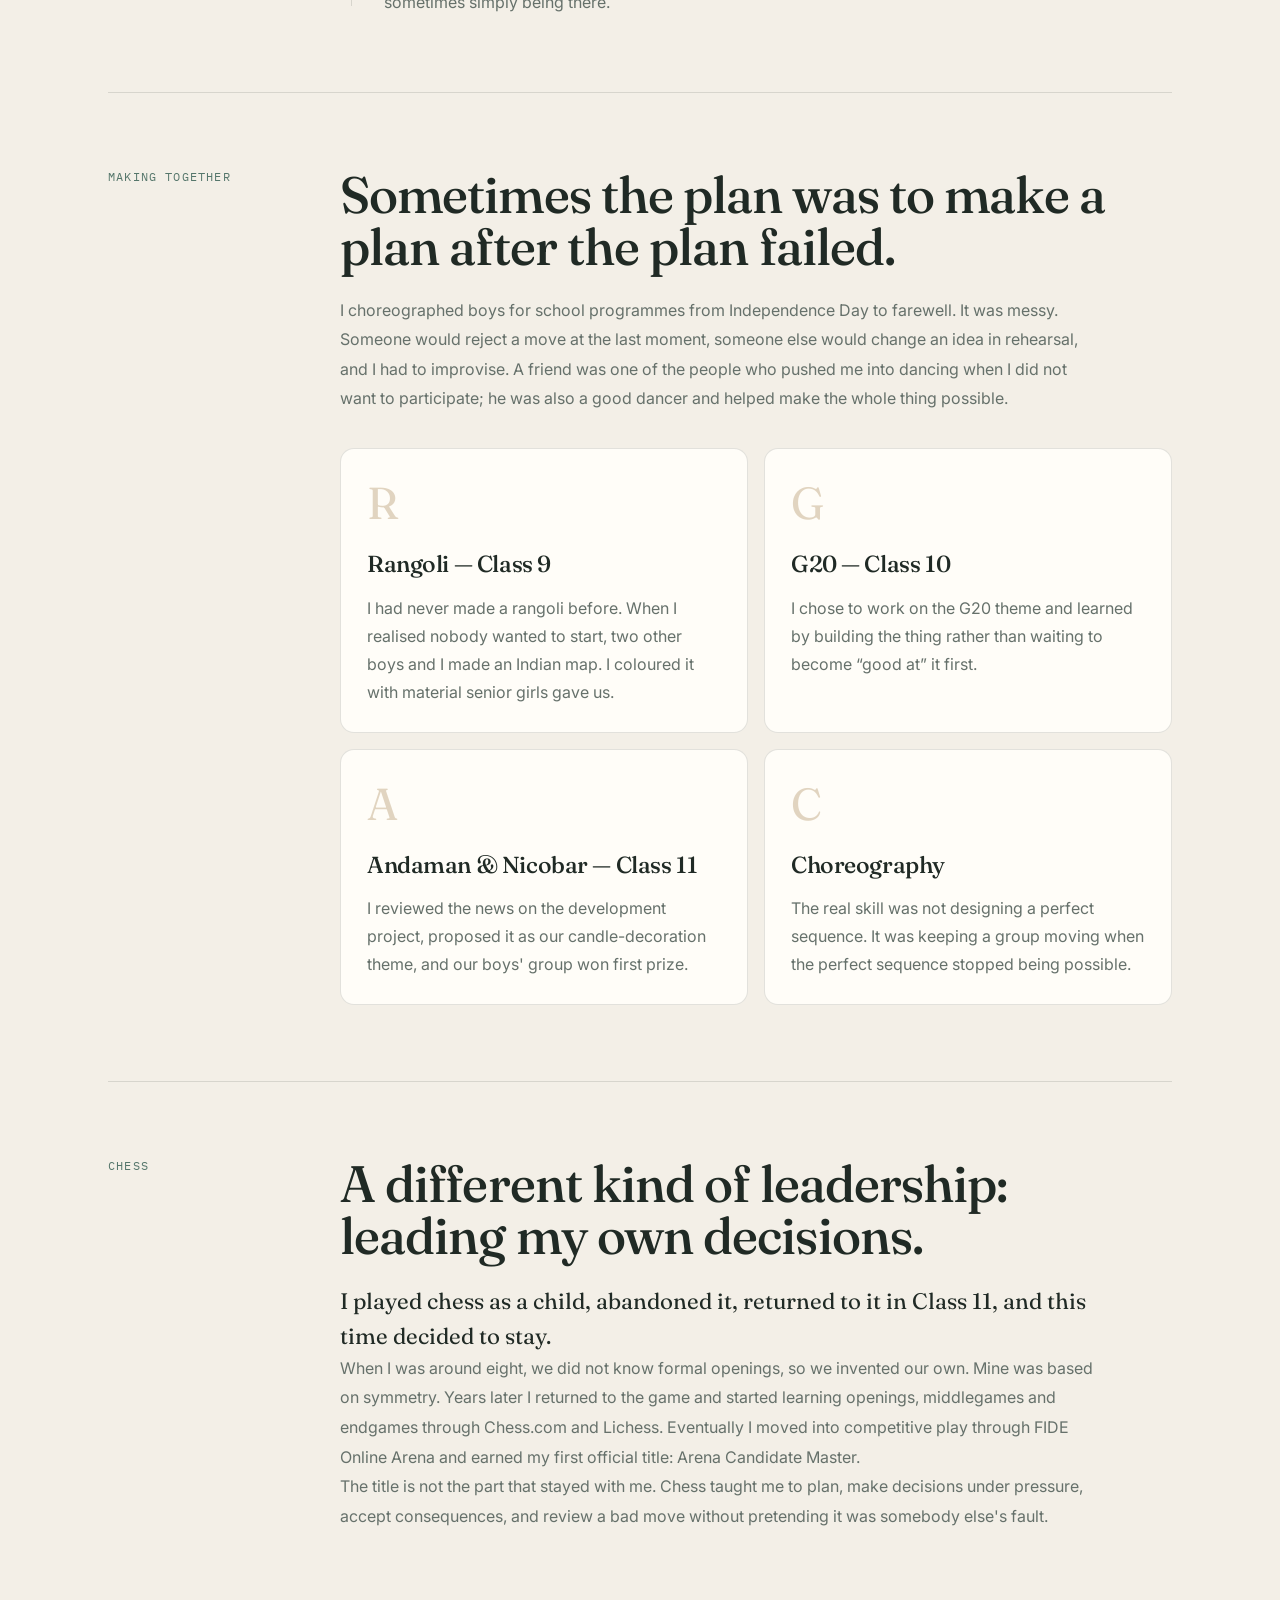
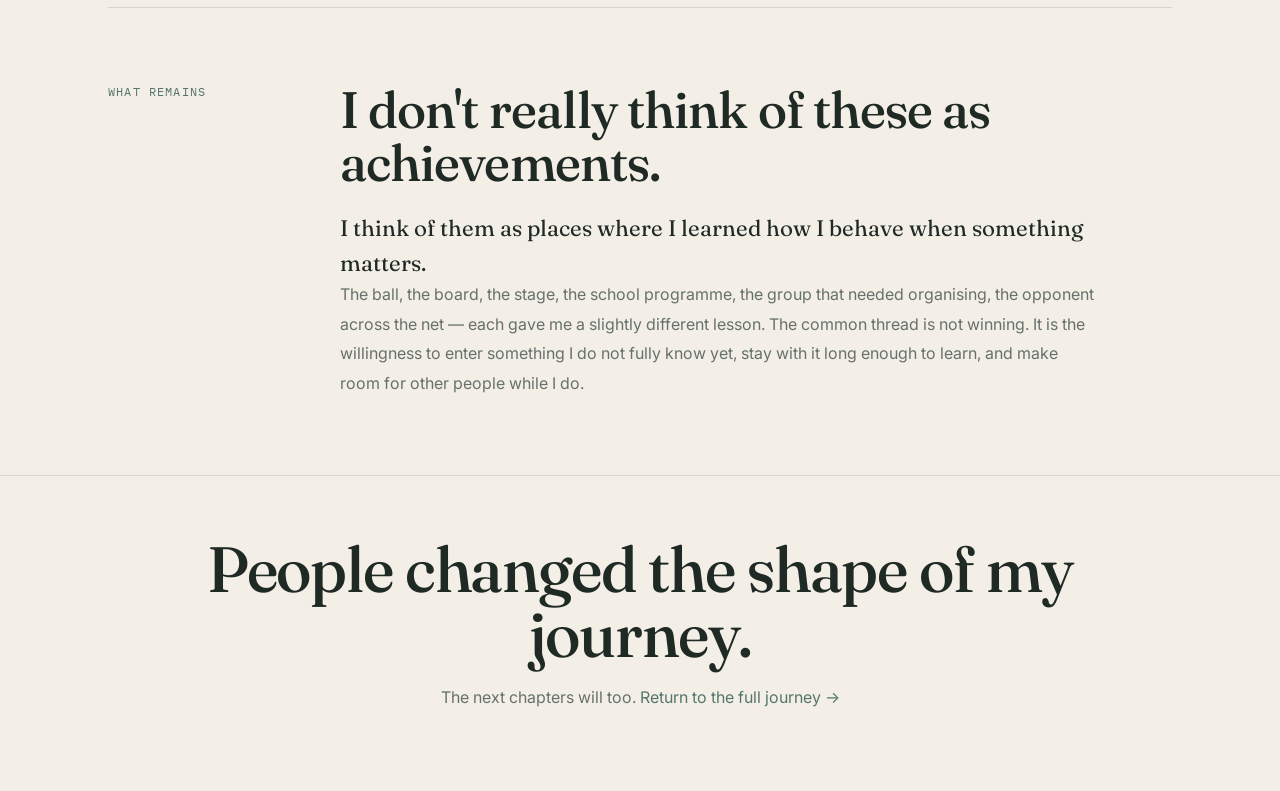
==== commit 4c44e927: "Remove personal names from Leadership stories" ====
--- a/leadership.html
+++ b/leadership.html
@@ -3,7 +3,7 @@
 <head>
 <meta charset="UTF-8"><meta name="viewport" content="width=device-width, initial-scale=1.0">
 <title>Leadership & Making — Kaushik Pratap Singh</title>
-<link rel="preconnect" href="https://fonts.googleapis.com"><link href="https://fonts.googleapis.com/css2?family=Fraunces:ital,opsz,wght@0,9..144,400;0,9..144,500;0,9..144,600;1,9..144,400&family=Inter:wght@400;500;600&family=IBM+Plex+Mono:wght@400;0,500&display=swap" rel="stylesheet"><link rel="stylesheet" href="assets/css/theme.css">
+<link rel="preconnect" href="https://fonts.googleapis.com"><link href="https://fonts.googleapis.com/css2?family=Fraunces:ital,opsz,wght@0,9..144,400;0,9..144,500;0,9..144,600;1,9..144,400&family=Inter:wght@400;500;600&family=IBM+Plex+Mono:wght@400;500&display=swap" rel="stylesheet"><link rel="stylesheet" href="assets/css/theme.css">
 <style>
 .page{max-width:1120px;margin:0 auto;padding:0 28px}.hero{padding:76px 0 50px;display:grid;grid-template-columns:1.1fr .9fr;gap:64px;align-items:end}.hero h1{font-size:clamp(3rem,7vw,6.5rem);line-height:.95;margin:14px 0 26px}.hero p{max-width:650px;color:var(--muted);font-size:1.12rem;line-height:1.9}.eyebrow{font:.78rem 'IBM Plex Mono',monospace;color:var(--gold);letter-spacing:.12em;text-transform:uppercase}.hero-note{border-left:1px solid var(--gold);padding:12px 0 12px 24px;color:var(--ink);font-family:'Fraunces',serif;font-style:italic;font-size:1.5rem;line-height:1.45}.section{padding:76px 0;border-top:1px solid var(--line)}.section-grid{display:grid;grid-template-columns:180px 1fr;gap:52px}.section-label{font:.74rem 'IBM Plex Mono',monospace;color:var(--teal);letter-spacing:.1em;text-transform:uppercase}.section h2{font-size:clamp(2rem,4vw,3.4rem);line-height:1.02;margin-bottom:22px}.lead{font-family:'Fraunces',serif;font-size:1.4rem;line-height:1.55;color:var(--ink);max-width:760px}.body-copy{color:var(--muted);font-size:1rem;line-height:1.85;max-width:760px}.story-grid{display:grid;grid-template-columns:repeat(2,1fr);gap:16px;margin-top:34px}.story-card{background:var(--surface);border:1px solid var(--line);border-radius:14px;padding:26px;min-height:220px;transition:transform .35s,border-color .35s,box-shadow .35s}.story-card:hover{transform:translateY(-5px);border-color:rgba(155,119,64,.5);box-shadow:var(--shadow)}.story-card .num{font:2.8rem 'Fraunces',serif;color:rgba(155,119,64,.3)}.story-card h3{font-size:1.45rem;margin:14px 0 10px}.story-card p{color:var(--muted);line-height:1.75}.quote{margin:38px 0;padding:28px 30px;border-radius:14px;background:rgba(85,118,107,.07);border:1px solid rgba(85,118,107,.2);font-family:'Fraunces',serif;font-style:italic;font-size:1.35rem;line-height:1.6;color:var(--ink)}.timeline{position:relative;margin-top:34px}.timeline:before{content:'';position:absolute;left:11px;top:10px;bottom:10px;width:1px;background:var(--line)}.event{position:relative;padding-left:44px;padding-bottom:34px}.event:last-child{padding-bottom:0}.event:before{content:'';position:absolute;left:6px;top:9px;width:11px;height:11px;border-radius:50%;background:var(--surface);border:1px solid var(--gold);box-shadow:0 0 0 5px #F3EFE7}.event .date{font:.75rem 'IBM Plex Mono',monospace;color:var(--gold);margin-bottom:5px}.event h3{font-size:1.35rem;margin-bottom:7px}.event p{color:var(--muted);line-height:1.75}.footer{padding:60px 0 80px;text-align:center}.footer .page{width:100%;max-width:none;margin:0 auto;padding:0 28px;text-align:center}.footer h2{text-align:center;margin-left:auto;margin-right:auto;max-width:1000px;font-size:clamp(2rem,5vw,4rem);margin-bottom:18px}.footer p{text-align:center;color:var(--muted);max-width:560px;margin:0 auto}.footer a{color:var(--teal);text-decoration:none}.site-nav{position:sticky;top:0;z-index:50;backdrop-filter:blur(16px);background:rgba(243,239,231,.86);border-bottom:1px solid rgba(32,42,37,.07)}.site-nav .in{max-width:1120px;margin:auto;padding:16px 28px;display:flex;align-items:center;justify-content:space-between}.brand{font:1rem 'Fraunces',serif;color:var(--ink)}.site-nav ul{display:flex;gap:26px;list-style:none}.site-nav a{font:.82rem 'IBM Plex Mono',monospace;color:var(--muted);text-decoration:none}.site-nav a:hover,.site-nav a.active{color:var(--ink)}
 @media(max-width:800px){.hero{grid-template-columns:1fr;gap:30px}.section-grid{grid-template-columns:1fr;gap:18px}.story-grid{grid-template-columns:1fr}.site-nav ul{gap:14px}.site-nav .in{align-items:flex-start;flex-direction:column;gap:12px}.hero{padding-top:52px}}
@@ -13,9 +13,9 @@
 <main class="page">
 <header class="hero"><div><div class="eyebrow">04 — People, practice & pressure</div><h1>I learned most of this by doing it with other people.</h1><p>Leadership did not arrive for me as a title. It accumulated through games, rehearsals, school programmes, competitions, disagreements, and the slow realisation that getting everyone to move together is very different from simply knowing where to go.</p></div><div class="hero-note">“Walk with peers and not ahead of them.”</div></header>
 <section class="section"><div class="section-grid"><div class="section-label">The wall</div><div><h2>Before I led people, I learned to teach myself.</h2><p class="lead">When I first tried volleyball in Class 9, I hesitated to play because I did not know how. So I bought a ball and started learning against a wall.</p><p class="body-copy">I watched tutorials and repeated the movements at home: toss, receive, pass, serve. I even switched off the fan so the ball would not hit anything unexpectedly. For two years, that wall kept returning the ball. It became my coach. The room filled with marks from the practice, and I still like seeing them because they remind me that progress can leave physical evidence.</p><div class="quote">The wall never explained what I was doing wrong. It simply gave me another chance to try the same thing better.</div><p class="body-copy">In Class 11, when I finally got the chance to play in the Annual Sports Meet, the journey suddenly had an answer: our Green House won the volleyball tournament. I was not the greatest player there. That is not the point. What mattered was going from knowing almost nothing to being good enough to play, compete, and contribute to a winning team.</p></div></div></section>
-<section class="section"><div class="section-grid"><div class="section-label">People</div><div><h2>Competition taught me to respect the person across the net.</h2><div class="story-grid"><article class="story-card"><div class="num">01</div><h3>Ayush</h3><p>A worthy opponent who made the game more interesting simply by being difficult to beat. Competition became a way of learning rather than a reason to resent someone.</p></article><article class="story-card"><div class="num">02</div><h3>Gaurav</h3><p>Especially strong with his service. We played the centre position throughout the tournament and pushed each other harder. The final only mattered because the other side was good.</p></article></div></div></div></section>
+<section class="section"><div class="section-grid"><div class="section-label">People</div><div><h2>Competition taught me to respect the person across the net.</h2><div class="story-grid"><article class="story-card"><div class="num">01</div><h3>A worthy opponent</h3><p>One of the players across the net pushed me hardest, especially with his service. We played the centre position throughout the tournament and made each other work harder. Competition became a way of learning rather than a reason to resent someone.</p></article><article class="story-card"><div class="num">02</div><h3>Another strong opponent</h3><p>Another player gave the final its challenge. The tournament mattered because the other side was good, and because the pressure made me pay attention.</p></article></div></div></div></section>
 <section class="section"><div class="section-grid"><div class="section-label">School President</div><div><h2>My first real lesson in leading peers.</h2><p class="lead">I had to learn how to handle pressure without pretending I had all the answers.</p><div class="timeline"><div class="event"><div class="date">01 — Pressure</div><h3>Make decisions while things are moving.</h3><p>Programmes, deadlines, volunteers and last-minute changes forced me to act without waiting for perfect certainty.</p></div><div class="event"><div class="date">02 — Contradictions</div><h3>Bring people toward common ground.</h3><p>Friends are still people. Leading peers meant negotiating disagreements without turning every difference into a conflict.</p></div><div class="event"><div class="date">03 — Cooperation</div><h3>Assigning work is not the same as building trust.</h3><p>I learned that people contribute more willingly when they understand the purpose and feel they are part of it.</p></div><div class="event"><div class="date">04 — Grounding</div><h3>Walk with people, not ahead of them.</h3><p>The lesson I carry most is that leadership is participation: organising, contributing, helping, correcting, and sometimes simply being there.</p></div></div></div></div></section>
-<section class="section"><div class="section-grid"><div class="section-label">Making together</div><div><h2>Sometimes the plan was to make a plan after the plan failed.</h2><p class="body-copy">I choreographed boys for school programmes from Independence Day to farewell. It was messy. Someone would reject a move at the last moment, someone else would change an idea in rehearsal, and I had to improvise. Digamber was one of the people who pushed me into dancing when I did not want to participate; he was also a good dancer and helped make the whole thing possible.</p><div class="story-grid"><article class="story-card"><div class="num">R</div><h3>Rangoli — Class 9</h3><p>I had never made a rangoli before. When I realised nobody wanted to start, two other boys and I made an Indian map. I coloured it with material senior girls gave us.</p></article><article class="story-card"><div class="num">G</div><h3>G20 — Class 10</h3><p>I chose to work on the G20 theme and learned by building the thing rather than waiting to become “good at” it first.</p></article><article class="story-card"><div class="num">A</div><h3>Andaman & Nicobar — Class 11</h3><p>I reviewed the news on the development project, proposed it as our candle-decoration theme, and our boys' group won first prize.</p></article><article class="story-card"><div class="num">C</div><h3>Choreography</h3><p>The real skill was not designing a perfect sequence. It was keeping a group moving when the perfect sequence stopped being possible.</p></article></div></div></div></section>
+<section class="section"><div class="section-grid"><div class="section-label">Making together</div><div><h2>Sometimes the plan was to make a plan after the plan failed.</h2><p class="body-copy">I choreographed boys for school programmes from Independence Day to farewell. It was messy. Someone would reject a move at the last moment, someone else would change an idea in rehearsal, and I had to improvise. A friend was one of the people who pushed me into dancing when I did not want to participate; he was also a good dancer and helped make the whole thing possible.</p><div class="story-grid"><article class="story-card"><div class="num">R</div><h3>Rangoli — Class 9</h3><p>I had never made a rangoli before. When I realised nobody wanted to start, two other boys and I made an Indian map. I coloured it with material senior girls gave us.</p></article><article class="story-card"><div class="num">G</div><h3>G20 — Class 10</h3><p>I chose to work on the G20 theme and learned by building the thing rather than waiting to become “good at” it first.</p></article><article class="story-card"><div class="num">A</div><h3>Andaman & Nicobar — Class 11</h3><p>I reviewed the news on the development project, proposed it as our candle-decoration theme, and our boys' group won first prize.</p></article><article class="story-card"><div class="num">C</div><h3>Choreography</h3><p>The real skill was not designing a perfect sequence. It was keeping a group moving when the perfect sequence stopped being possible.</p></article></div></div></div></section>
 <section class="section"><div class="section-grid"><div class="section-label">Chess</div><div><h2>A different kind of leadership: leading my own decisions.</h2><p class="lead">I played chess as a child, abandoned it, returned to it in Class 11, and this time decided to stay.</p><p class="body-copy">When I was around eight, we did not know formal openings, so we invented our own. Mine was based on symmetry. Years later I returned to the game and started learning openings, middlegames and endgames through Chess.com and Lichess. Eventually I moved into competitive play through FIDE Online Arena and earned my first official title: Arena Candidate Master.</p><p class="body-copy">The title is not the part that stayed with me. Chess taught me to plan, make decisions under pressure, accept consequences, and review a bad move without pretending it was somebody else's fault.</p></div></div></section>
 <section class="section"><div class="section-grid"><div class="section-label">What remains</div><div><h2>I don't really think of these as achievements.</h2><p class="lead">I think of them as places where I learned how I behave when something matters.</p><p class="body-copy">The ball, the board, the stage, the school programme, the group that needed organising, the opponent across the net — each gave me a slightly different lesson. The common thread is not winning. It is the willingness to enter something I do not fully know yet, stay with it long enough to learn, and make room for other people while I do.</p></div></div></section>
 </main><footer class="footer"><div class="page"><h2>People changed the shape of my journey.</h2><p>The next chapters will too. <a href="index.html">Return to the full journey →</a></p></div></footer>
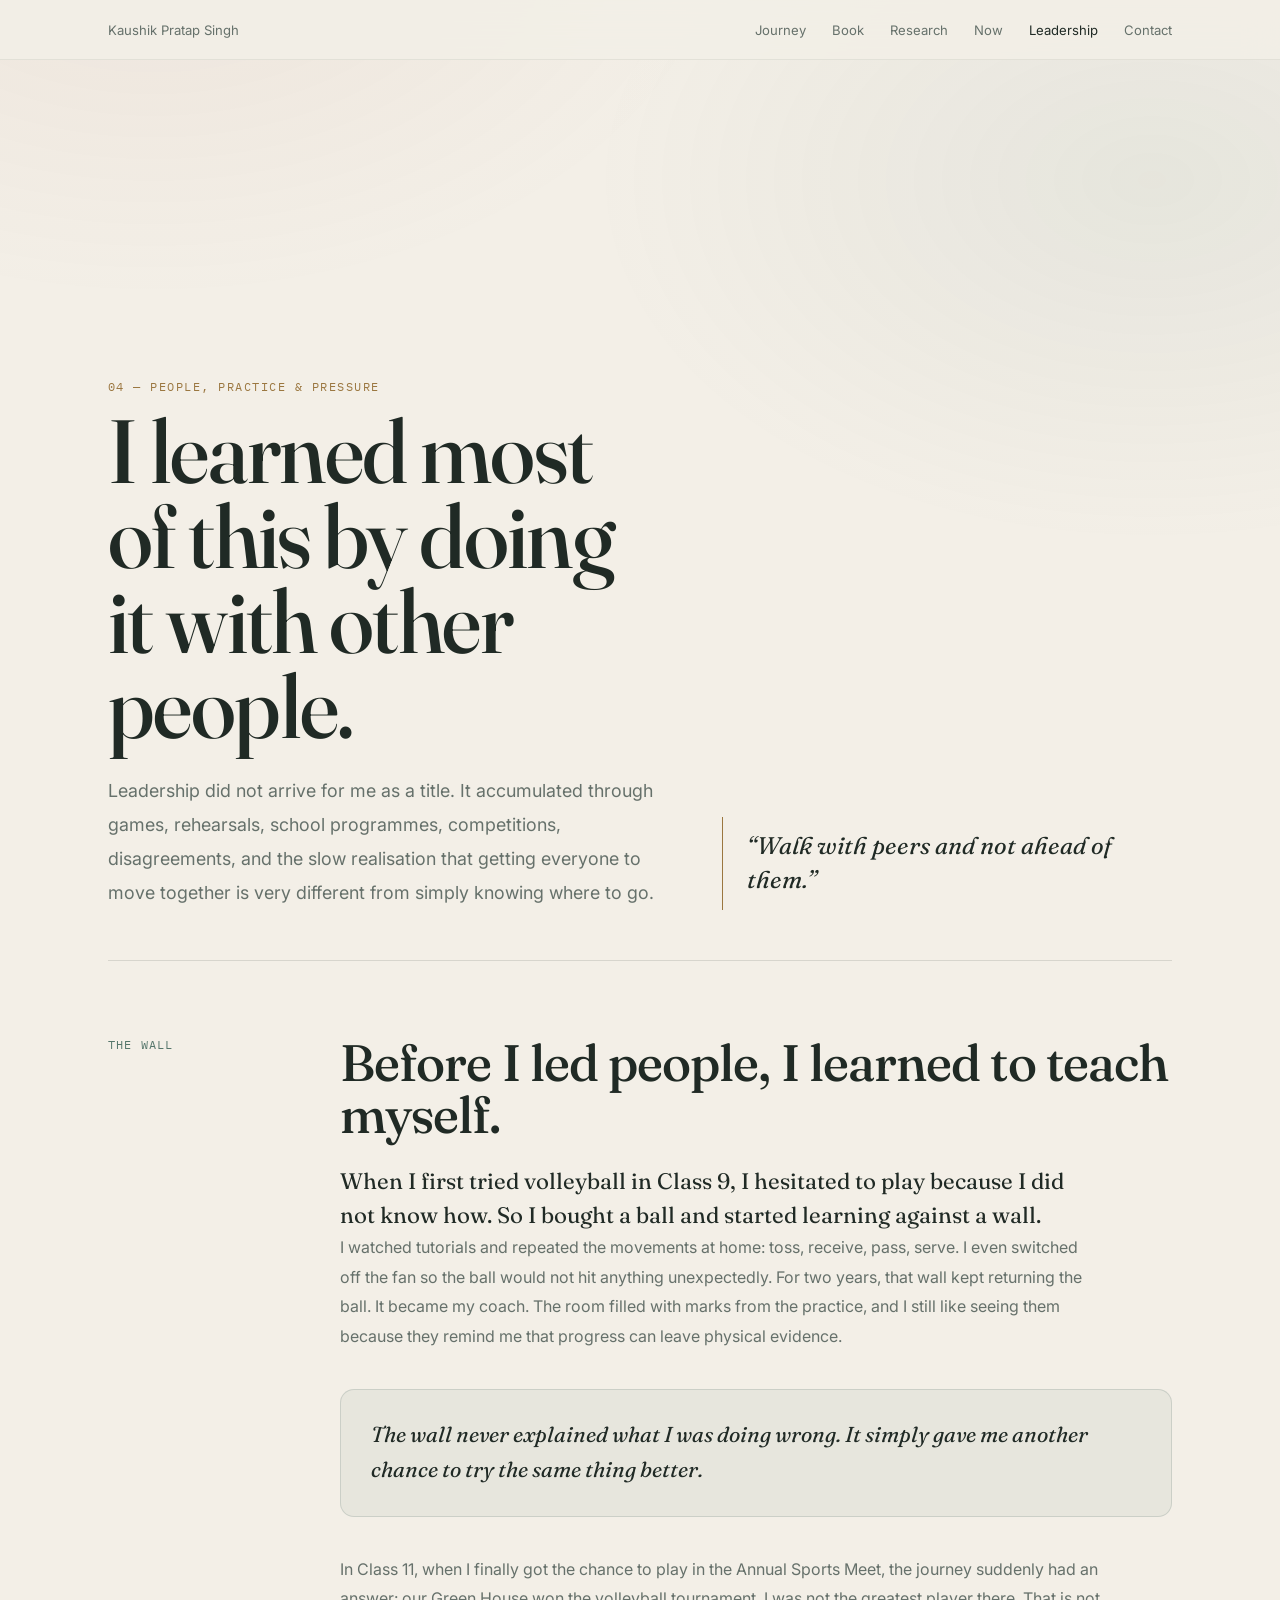
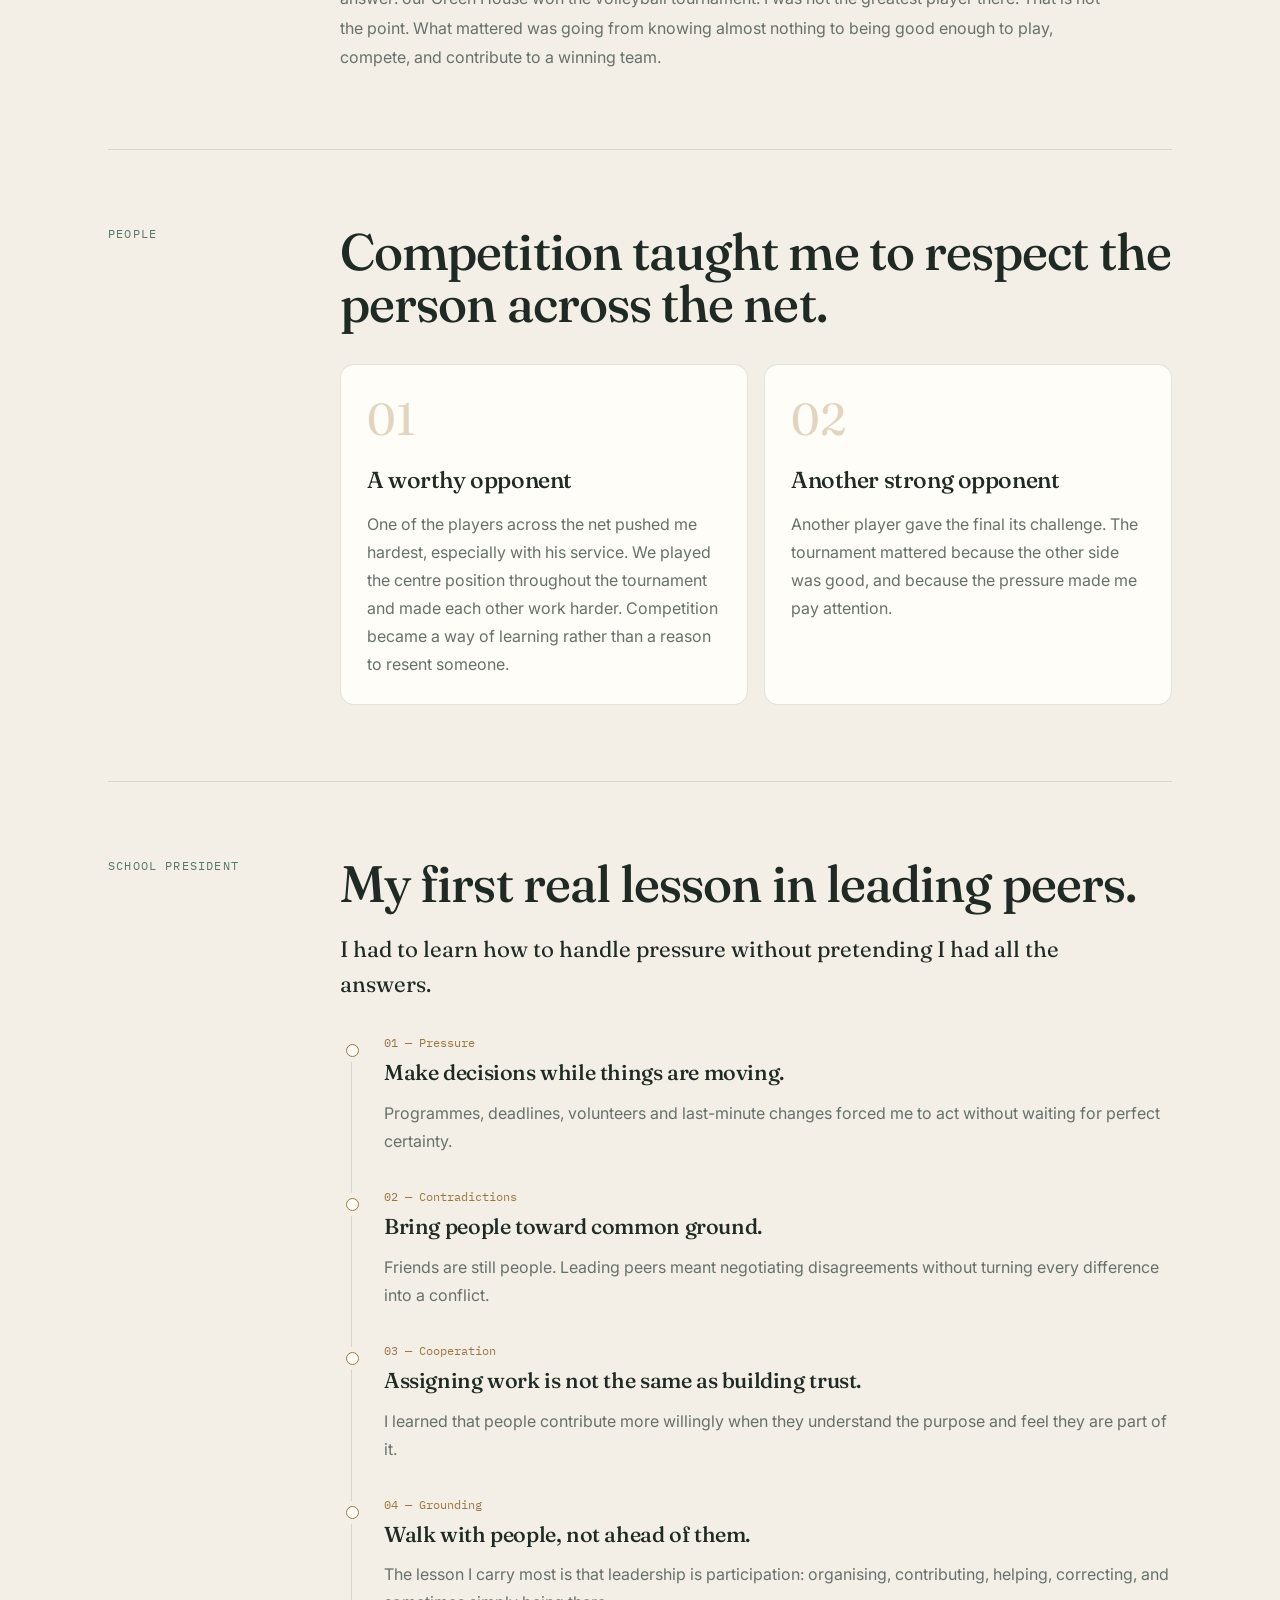
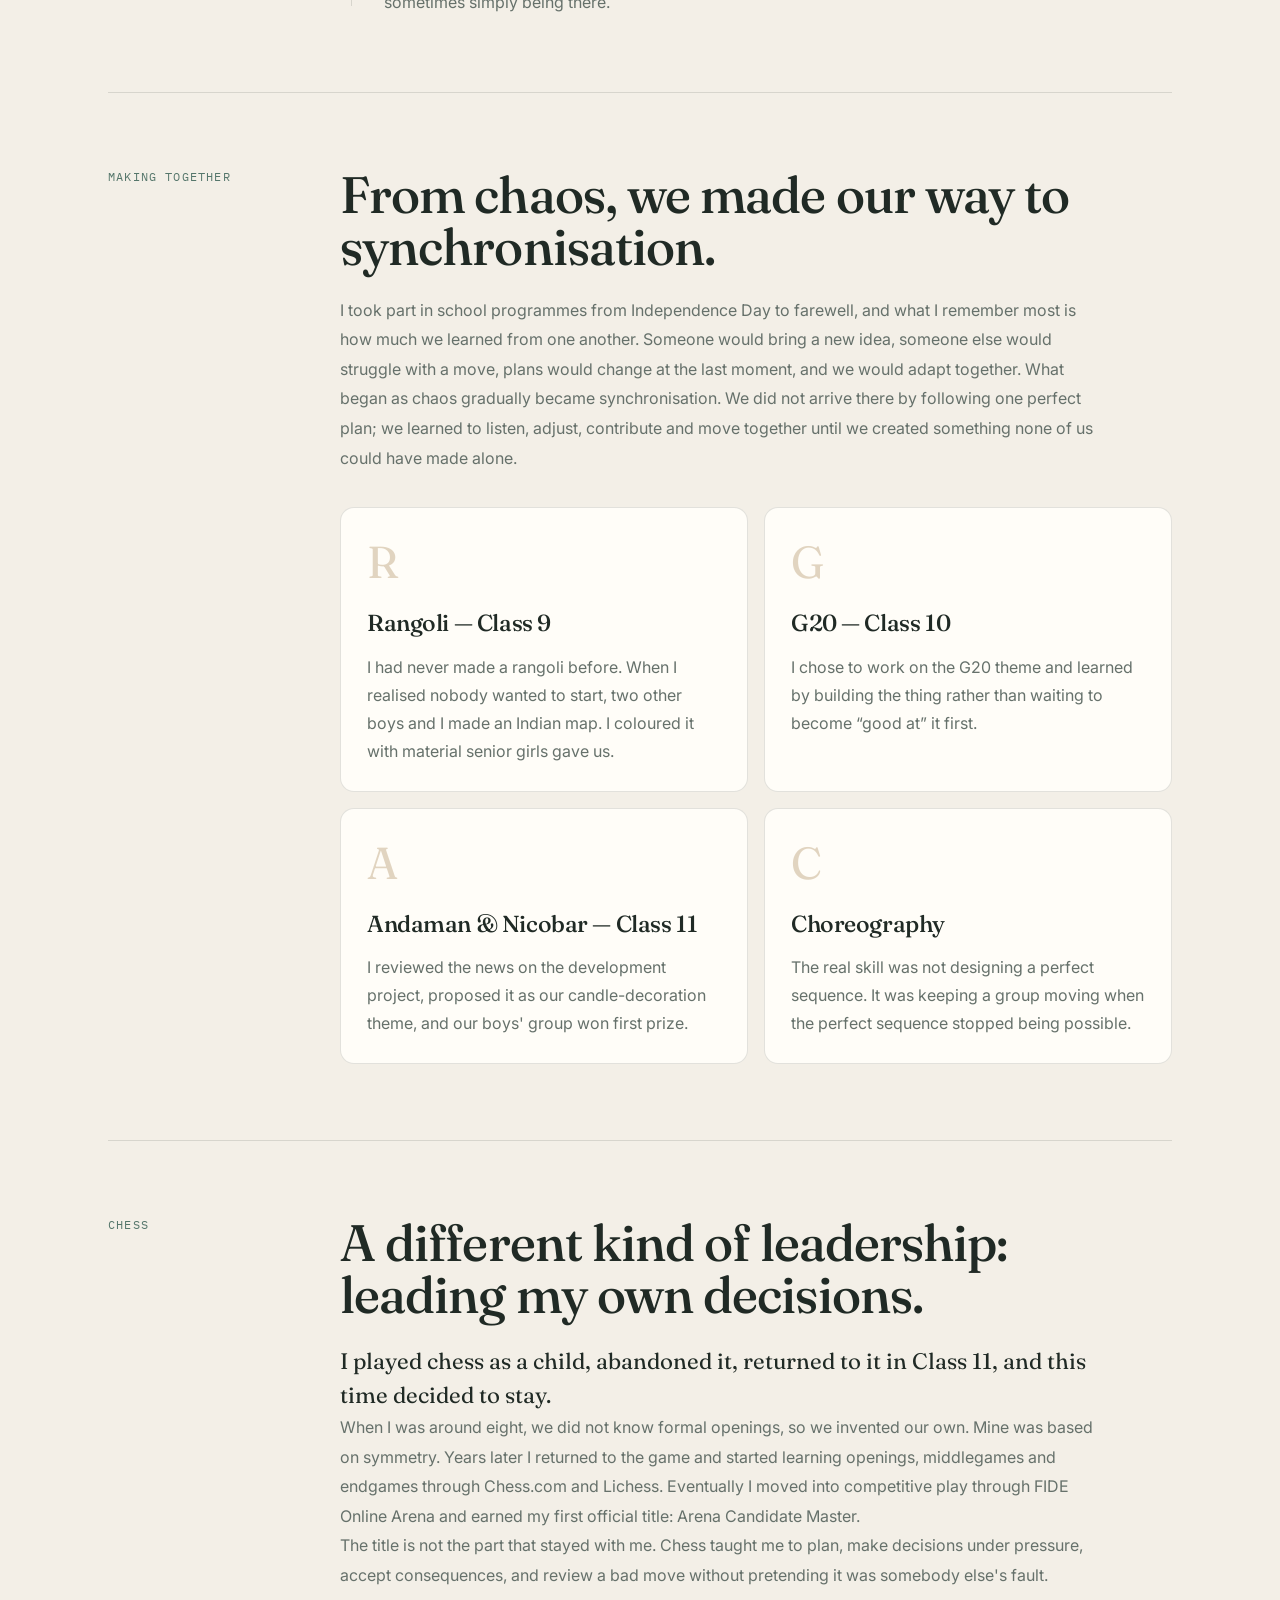
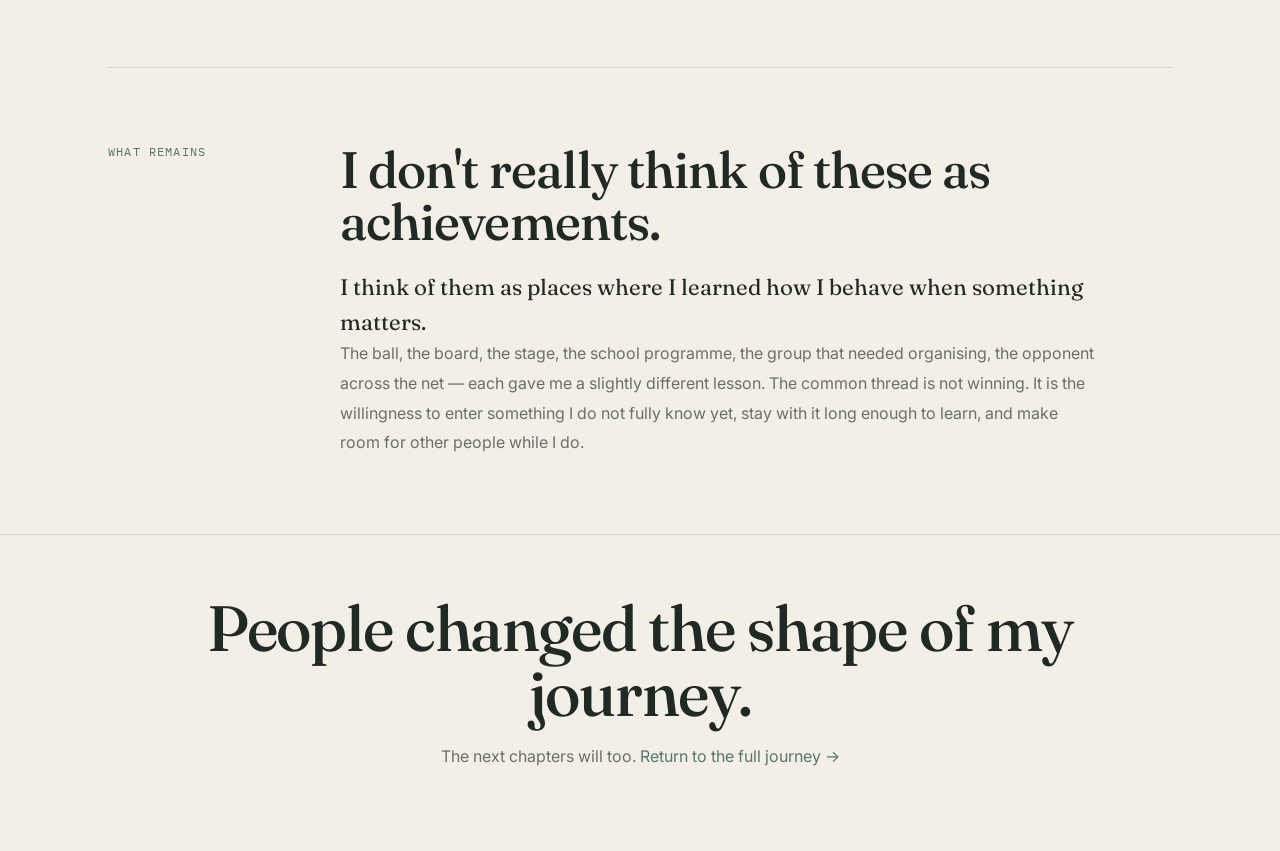
==== commit eeac6a0b: "Restore Leadership page and align navigation typography with main site" ====
--- a/leadership.html
+++ b/leadership.html
@@ -5,17 +5,17 @@
 <title>Leadership & Making — Kaushik Pratap Singh</title>
 <link rel="preconnect" href="https://fonts.googleapis.com"><link href="https://fonts.googleapis.com/css2?family=Fraunces:ital,opsz,wght@0,9..144,400;0,9..144,500;0,9..144,600;1,9..144,400&family=Inter:wght@400;500;600&family=IBM+Plex+Mono:wght@400;500&display=swap" rel="stylesheet"><link rel="stylesheet" href="assets/css/theme.css">
 <style>
-.page{max-width:1120px;margin:0 auto;padding:0 28px}.hero{padding:76px 0 50px;display:grid;grid-template-columns:1.1fr .9fr;gap:64px;align-items:end}.hero h1{font-size:clamp(3rem,7vw,6.5rem);line-height:.95;margin:14px 0 26px}.hero p{max-width:650px;color:var(--muted);font-size:1.12rem;line-height:1.9}.eyebrow{font:.78rem 'IBM Plex Mono',monospace;color:var(--gold);letter-spacing:.12em;text-transform:uppercase}.hero-note{border-left:1px solid var(--gold);padding:12px 0 12px 24px;color:var(--ink);font-family:'Fraunces',serif;font-style:italic;font-size:1.5rem;line-height:1.45}.section{padding:76px 0;border-top:1px solid var(--line)}.section-grid{display:grid;grid-template-columns:180px 1fr;gap:52px}.section-label{font:.74rem 'IBM Plex Mono',monospace;color:var(--teal);letter-spacing:.1em;text-transform:uppercase}.section h2{font-size:clamp(2rem,4vw,3.4rem);line-height:1.02;margin-bottom:22px}.lead{font-family:'Fraunces',serif;font-size:1.4rem;line-height:1.55;color:var(--ink);max-width:760px}.body-copy{color:var(--muted);font-size:1rem;line-height:1.85;max-width:760px}.story-grid{display:grid;grid-template-columns:repeat(2,1fr);gap:16px;margin-top:34px}.story-card{background:var(--surface);border:1px solid var(--line);border-radius:14px;padding:26px;min-height:220px;transition:transform .35s,border-color .35s,box-shadow .35s}.story-card:hover{transform:translateY(-5px);border-color:rgba(155,119,64,.5);box-shadow:var(--shadow)}.story-card .num{font:2.8rem 'Fraunces',serif;color:rgba(155,119,64,.3)}.story-card h3{font-size:1.45rem;margin:14px 0 10px}.story-card p{color:var(--muted);line-height:1.75}.quote{margin:38px 0;padding:28px 30px;border-radius:14px;background:rgba(85,118,107,.07);border:1px solid rgba(85,118,107,.2);font-family:'Fraunces',serif;font-style:italic;font-size:1.35rem;line-height:1.6;color:var(--ink)}.timeline{position:relative;margin-top:34px}.timeline:before{content:'';position:absolute;left:11px;top:10px;bottom:10px;width:1px;background:var(--line)}.event{position:relative;padding-left:44px;padding-bottom:34px}.event:last-child{padding-bottom:0}.event:before{content:'';position:absolute;left:6px;top:9px;width:11px;height:11px;border-radius:50%;background:var(--surface);border:1px solid var(--gold);box-shadow:0 0 0 5px #F3EFE7}.event .date{font:.75rem 'IBM Plex Mono',monospace;color:var(--gold);margin-bottom:5px}.event h3{font-size:1.35rem;margin-bottom:7px}.event p{color:var(--muted);line-height:1.75}.footer{padding:60px 0 80px;text-align:center}.footer .page{width:100%;max-width:none;margin:0 auto;padding:0 28px;text-align:center}.footer h2{text-align:center;margin-left:auto;margin-right:auto;max-width:1000px;font-size:clamp(2rem,5vw,4rem);margin-bottom:18px}.footer p{text-align:center;color:var(--muted);max-width:560px;margin:0 auto}.footer a{color:var(--teal);text-decoration:none}.site-nav{position:sticky;top:0;z-index:50;backdrop-filter:blur(16px);background:rgba(243,239,231,.86);border-bottom:1px solid rgba(32,42,37,.07)}.site-nav .in{max-width:1120px;margin:auto;padding:16px 28px;display:flex;align-items:center;justify-content:space-between}.brand{font:1rem 'Fraunces',serif;color:var(--ink)}.site-nav ul{display:flex;gap:26px;list-style:none}.site-nav a{font:.82rem 'IBM Plex Mono',monospace;color:var(--muted);text-decoration:none}.site-nav a:hover,.site-nav a.active{color:var(--ink)}
-@media(max-width:800px){.hero{grid-template-columns:1fr;gap:30px}.section-grid{grid-template-columns:1fr;gap:18px}.story-grid{grid-template-columns:1fr}.site-nav ul{gap:14px}.site-nav .in{align-items:flex-start;flex-direction:column;gap:12px}.hero{padding-top:52px}}
+.page{max-width:1120px;margin:0 auto;padding:0 28px}.hero{padding:76px 0 50px;display:grid;grid-template-columns:1.1fr .9fr;gap:64px;align-items:end}.hero h1{font-size:clamp(3rem,7vw,6.5rem);line-height:.95;margin:14px 0 26px}.hero p{max-width:650px;color:var(--muted);font-size:1.12rem;line-height:1.9}.eyebrow{font:.78rem 'IBM Plex Mono',monospace;color:var(--gold);letter-spacing:.12em;text-transform:uppercase}.hero-note{border-left:1px solid var(--gold);padding:12px 0 12px 24px;color:var(--ink);font-family:'Fraunces',serif;font-style:italic;font-size:1.5rem;line-height:1.45}.section{padding:76px 0;border-top:1px solid var(--line)}.section-grid{display:grid;grid-template-columns:180px 1fr;gap:52px}.section-label{font:.74rem 'IBM Plex Mono',monospace;color:var(--teal);letter-spacing:.1em;text-transform:uppercase}.section h2{font-size:clamp(2rem,4vw,3.4rem);line-height:1.02;margin-bottom:22px}.lead{font-family:'Fraunces',serif;font-size:1.4rem;line-height:1.55;color:var(--ink);max-width:760px}.body-copy{color:var(--muted);font-size:1rem;line-height:1.85;max-width:760px}.story-grid{display:grid;grid-template-columns:repeat(2,1fr);gap:16px;margin-top:34px}.story-card{background:var(--surface);border:1px solid var(--line);border-radius:14px;padding:26px;min-height:220px;transition:transform .35s,border-color .35s,box-shadow .35s}.story-card:hover{transform:translateY(-5px);border-color:rgba(155,119,64,.5);box-shadow:var(--shadow)}.story-card .num{font:2.8rem 'Fraunces',serif;color:rgba(155,119,64,.3)}.story-card h3{font-size:1.45rem;margin:14px 0 10px}.story-card p{color:var(--muted);line-height:1.75}.quote{margin:38px 0;padding:28px 30px;border-radius:14px;background:rgba(85,118,107,.07);border:1px solid rgba(85,118,107,.2);font-family:'Fraunces',serif;font-style:italic;font-size:1.35rem;line-height:1.6;color:var(--ink)}.timeline{position:relative;margin-top:34px}.timeline:before{content:'';position:absolute;left:11px;top:10px;bottom:10px;width:1px;background:var(--line)}.event{position:relative;padding-left:44px;padding-bottom:34px}.event:last-child{padding-bottom:0}.event:before{content:'';position:absolute;left:6px;top:9px;width:11px;height:11px;border-radius:50%;background:var(--surface);border:1px solid var(--gold);box-shadow:0 0 0 5px #F3EFE7}.event .date{font:.75rem 'IBM Plex Mono',monospace;color:var(--gold);margin-bottom:5px}.event h3{font-size:1.35rem;margin-bottom:7px}.event p{color:var(--muted);line-height:1.75}.footer{padding:60px 0 80px;text-align:center}.footer .page{width:100%;max-width:none;margin:0 auto;padding:0 28px;text-align:center}.footer h2{text-align:center;margin-left:auto;margin-right:auto;max-width:1000px;font-size:clamp(2rem,5vw,4rem);margin-bottom:18px}.footer p{text-align:center;color:var(--muted);max-width:560px;margin:0 auto}.footer a{color:var(--teal);text-decoration:none}.site-nav{position:sticky;top:0;z-index:50;backdrop-filter:blur(16px);background:rgba(243,239,231,.86);border-bottom:1px solid rgba(32,42,37,.07)}.site-nav .in{max-width:1120px;margin:auto;padding:16px 28px;display:flex;align-items:center;justify-content:space-between}.brand{font:1rem 'Fraunces',serif;color:var(--ink)}.site-nav ul{display:flex;gap:26px;list-style:none}.site-nav a{font:.82rem Inter,system-ui,sans-serif;color:var(--muted);text-decoration:none;font-weight:400}.site-nav a:hover,.site-nav a.active{color:var(--ink)}
+@media(max-width:800px){.hero{grid-template-columns:1fr;gap:30px}.section-grid{grid-template-columns:1fr;gap:18px}.story-grid{grid-template-columns:1fr}.site-nav ul{gap:22px;flex-wrap:wrap}.site-nav .in{align-items:center;flex-direction:row;gap:12px}.hero{padding-top:52px}}
 </style>
 </head><body data-page="leadership">
-<nav class="site-nav"><div class="in"><a class="brand" href="index.html">Kaushik Pratap Singh</a><ul><li><a href="index.html">Journey</a></li><li><a href="research.html">Research</a></li><li><a href="writing.html">Writing</a></li><li><a class="active" href="leadership.html">People & Making</a></li><li><a href="contact.html">Contact</a></li></ul></div></nav>
+<nav class="site-nav"><div class="in"><a class="brand" href="index.html">Kaushik Pratap Singh</a><ul><li><a href="index.html">Journey</a></li><li><a href="writing.html">Book</a></li><li><a href="research.html">Research</a></li><li><a href="index.html#now">Now</a></li><li><a class="active" href="leadership.html">Leadership</a></li><li><a href="contact.html">Contact</a></li></ul></div></nav>
 <main class="page">
 <header class="hero"><div><div class="eyebrow">04 — People, practice & pressure</div><h1>I learned most of this by doing it with other people.</h1><p>Leadership did not arrive for me as a title. It accumulated through games, rehearsals, school programmes, competitions, disagreements, and the slow realisation that getting everyone to move together is very different from simply knowing where to go.</p></div><div class="hero-note">“Walk with peers and not ahead of them.”</div></header>
 <section class="section"><div class="section-grid"><div class="section-label">The wall</div><div><h2>Before I led people, I learned to teach myself.</h2><p class="lead">When I first tried volleyball in Class 9, I hesitated to play because I did not know how. So I bought a ball and started learning against a wall.</p><p class="body-copy">I watched tutorials and repeated the movements at home: toss, receive, pass, serve. I even switched off the fan so the ball would not hit anything unexpectedly. For two years, that wall kept returning the ball. It became my coach. The room filled with marks from the practice, and I still like seeing them because they remind me that progress can leave physical evidence.</p><div class="quote">The wall never explained what I was doing wrong. It simply gave me another chance to try the same thing better.</div><p class="body-copy">In Class 11, when I finally got the chance to play in the Annual Sports Meet, the journey suddenly had an answer: our Green House won the volleyball tournament. I was not the greatest player there. That is not the point. What mattered was going from knowing almost nothing to being good enough to play, compete, and contribute to a winning team.</p></div></div></section>
 <section class="section"><div class="section-grid"><div class="section-label">People</div><div><h2>Competition taught me to respect the person across the net.</h2><div class="story-grid"><article class="story-card"><div class="num">01</div><h3>A worthy opponent</h3><p>One of the players across the net pushed me hardest, especially with his service. We played the centre position throughout the tournament and made each other work harder. Competition became a way of learning rather than a reason to resent someone.</p></article><article class="story-card"><div class="num">02</div><h3>Another strong opponent</h3><p>Another player gave the final its challenge. The tournament mattered because the other side was good, and because the pressure made me pay attention.</p></article></div></div></div></section>
 <section class="section"><div class="section-grid"><div class="section-label">School President</div><div><h2>My first real lesson in leading peers.</h2><p class="lead">I had to learn how to handle pressure without pretending I had all the answers.</p><div class="timeline"><div class="event"><div class="date">01 — Pressure</div><h3>Make decisions while things are moving.</h3><p>Programmes, deadlines, volunteers and last-minute changes forced me to act without waiting for perfect certainty.</p></div><div class="event"><div class="date">02 — Contradictions</div><h3>Bring people toward common ground.</h3><p>Friends are still people. Leading peers meant negotiating disagreements without turning every difference into a conflict.</p></div><div class="event"><div class="date">03 — Cooperation</div><h3>Assigning work is not the same as building trust.</h3><p>I learned that people contribute more willingly when they understand the purpose and feel they are part of it.</p></div><div class="event"><div class="date">04 — Grounding</div><h3>Walk with people, not ahead of them.</h3><p>The lesson I carry most is that leadership is participation: organising, contributing, helping, correcting, and sometimes simply being there.</p></div></div></div></div></section>
-<section class="section"><div class="section-grid"><div class="section-label">Making together</div><div><h2>Sometimes the plan was to make a plan after the plan failed.</h2><p class="body-copy">I choreographed boys for school programmes from Independence Day to farewell. It was messy. Someone would reject a move at the last moment, someone else would change an idea in rehearsal, and I had to improvise. A friend was one of the people who pushed me into dancing when I did not want to participate; he was also a good dancer and helped make the whole thing possible.</p><div class="story-grid"><article class="story-card"><div class="num">R</div><h3>Rangoli — Class 9</h3><p>I had never made a rangoli before. When I realised nobody wanted to start, two other boys and I made an Indian map. I coloured it with material senior girls gave us.</p></article><article class="story-card"><div class="num">G</div><h3>G20 — Class 10</h3><p>I chose to work on the G20 theme and learned by building the thing rather than waiting to become “good at” it first.</p></article><article class="story-card"><div class="num">A</div><h3>Andaman & Nicobar — Class 11</h3><p>I reviewed the news on the development project, proposed it as our candle-decoration theme, and our boys' group won first prize.</p></article><article class="story-card"><div class="num">C</div><h3>Choreography</h3><p>The real skill was not designing a perfect sequence. It was keeping a group moving when the perfect sequence stopped being possible.</p></article></div></div></div></section>
+<section class="section"><div class="section-grid"><div class="section-label">Making together</div><div><h2>From chaos, we made our way to synchronisation.</h2><p class="body-copy">I took part in school programmes from Independence Day to farewell, and what I remember most is how much we learned from one another. Someone would bring a new idea, someone else would struggle with a move, plans would change at the last moment, and we would adapt together. What began as chaos gradually became synchronisation. We did not arrive there by following one perfect plan; we learned to listen, adjust, contribute and move together until we created something none of us could have made alone.</p><div class="story-grid"><article class="story-card"><div class="num">R</div><h3>Rangoli — Class 9</h3><p>I had never made a rangoli before. When I realised nobody wanted to start, two other boys and I made an Indian map. I coloured it with material senior girls gave us.</p></article><article class="story-card"><div class="num">G</div><h3>G20 — Class 10</h3><p>I chose to work on the G20 theme and learned by building the thing rather than waiting to become “good at” it first.</p></article><article class="story-card"><div class="num">A</div><h3>Andaman & Nicobar — Class 11</h3><p>I reviewed the news on the development project, proposed it as our candle-decoration theme, and our boys' group won first prize.</p></article><article class="story-card"><div class="num">C</div><h3>Choreography</h3><p>The real skill was not designing a perfect sequence. It was keeping a group moving when the perfect sequence stopped being possible.</p></article></div></div></div></section>
 <section class="section"><div class="section-grid"><div class="section-label">Chess</div><div><h2>A different kind of leadership: leading my own decisions.</h2><p class="lead">I played chess as a child, abandoned it, returned to it in Class 11, and this time decided to stay.</p><p class="body-copy">When I was around eight, we did not know formal openings, so we invented our own. Mine was based on symmetry. Years later I returned to the game and started learning openings, middlegames and endgames through Chess.com and Lichess. Eventually I moved into competitive play through FIDE Online Arena and earned my first official title: Arena Candidate Master.</p><p class="body-copy">The title is not the part that stayed with me. Chess taught me to plan, make decisions under pressure, accept consequences, and review a bad move without pretending it was somebody else's fault.</p></div></div></section>
 <section class="section"><div class="section-grid"><div class="section-label">What remains</div><div><h2>I don't really think of these as achievements.</h2><p class="lead">I think of them as places where I learned how I behave when something matters.</p><p class="body-copy">The ball, the board, the stage, the school programme, the group that needed organising, the opponent across the net — each gave me a slightly different lesson. The common thread is not winning. It is the willingness to enter something I do not fully know yet, stay with it long enough to learn, and make room for other people while I do.</p></div></div></section>
 </main><footer class="footer"><div class="page"><h2>People changed the shape of my journey.</h2><p>The next chapters will too. <a href="index.html">Return to the full journey →</a></p></div></footer>
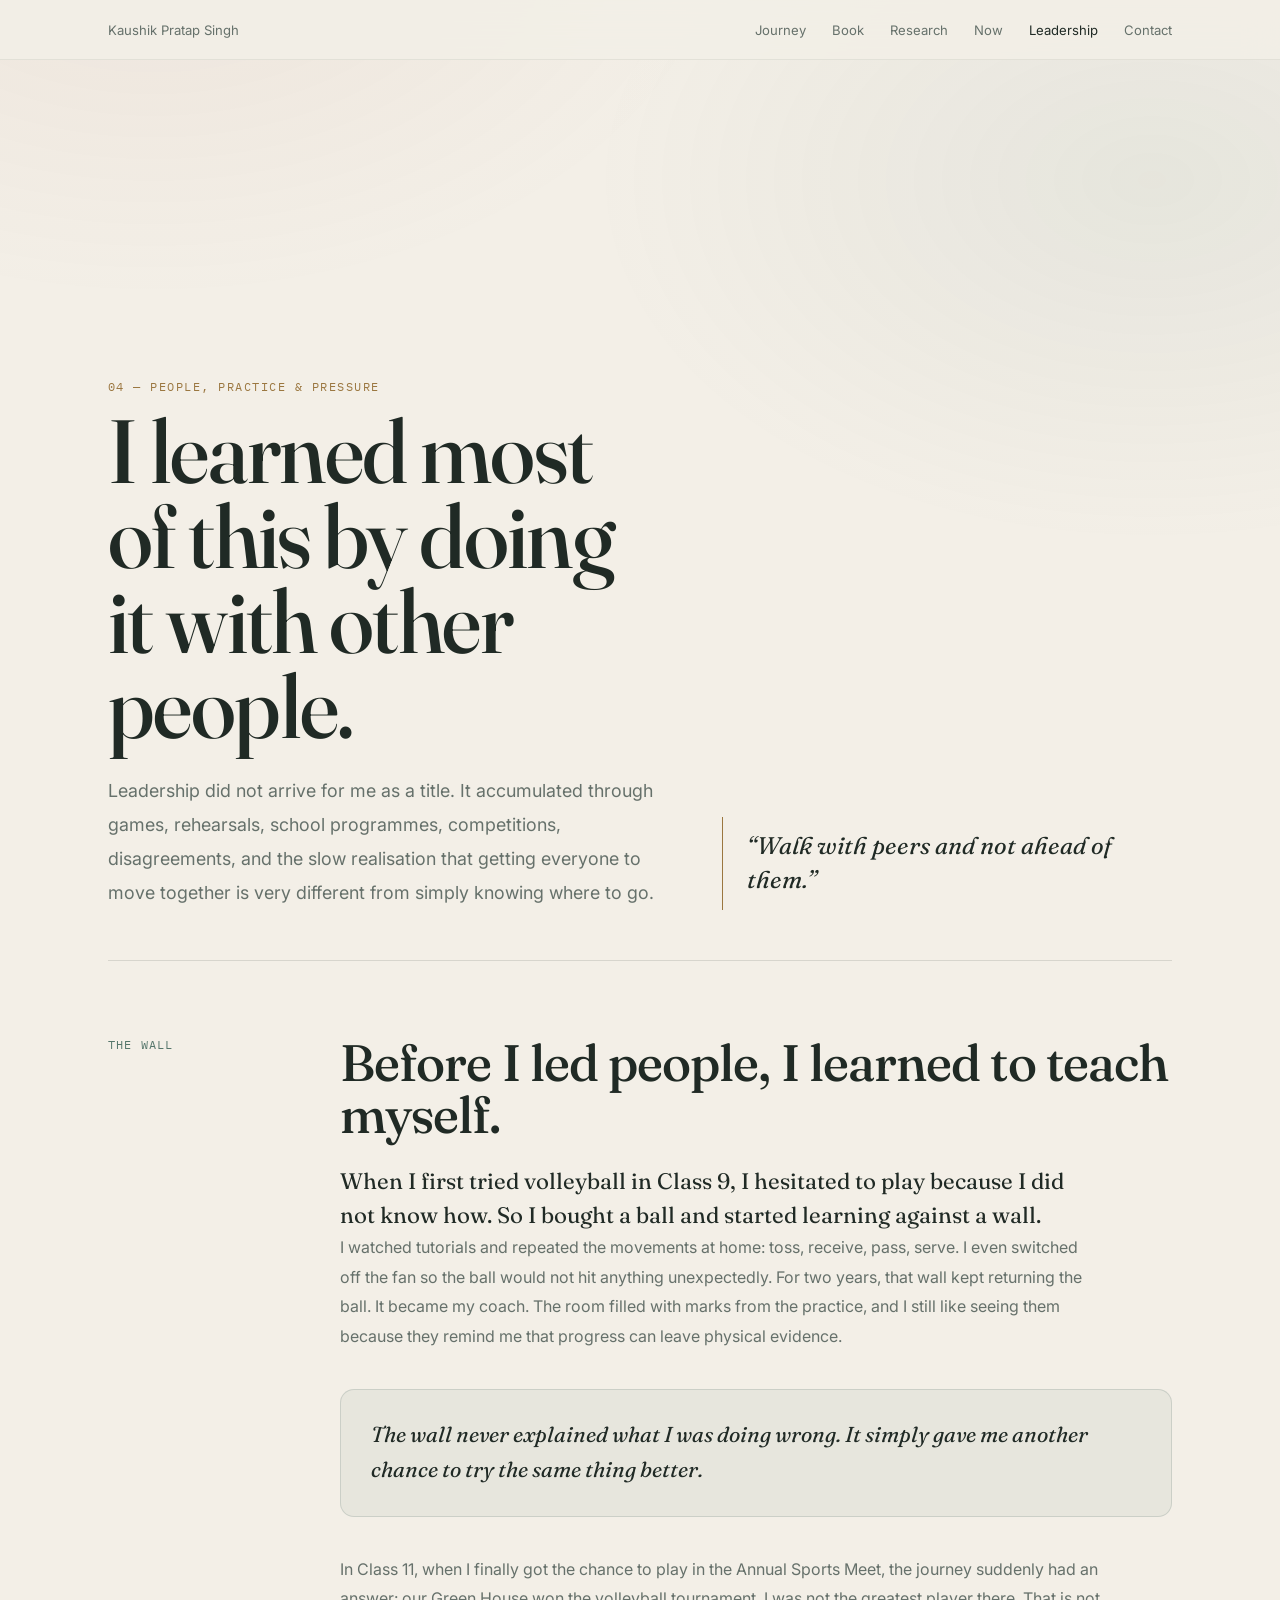
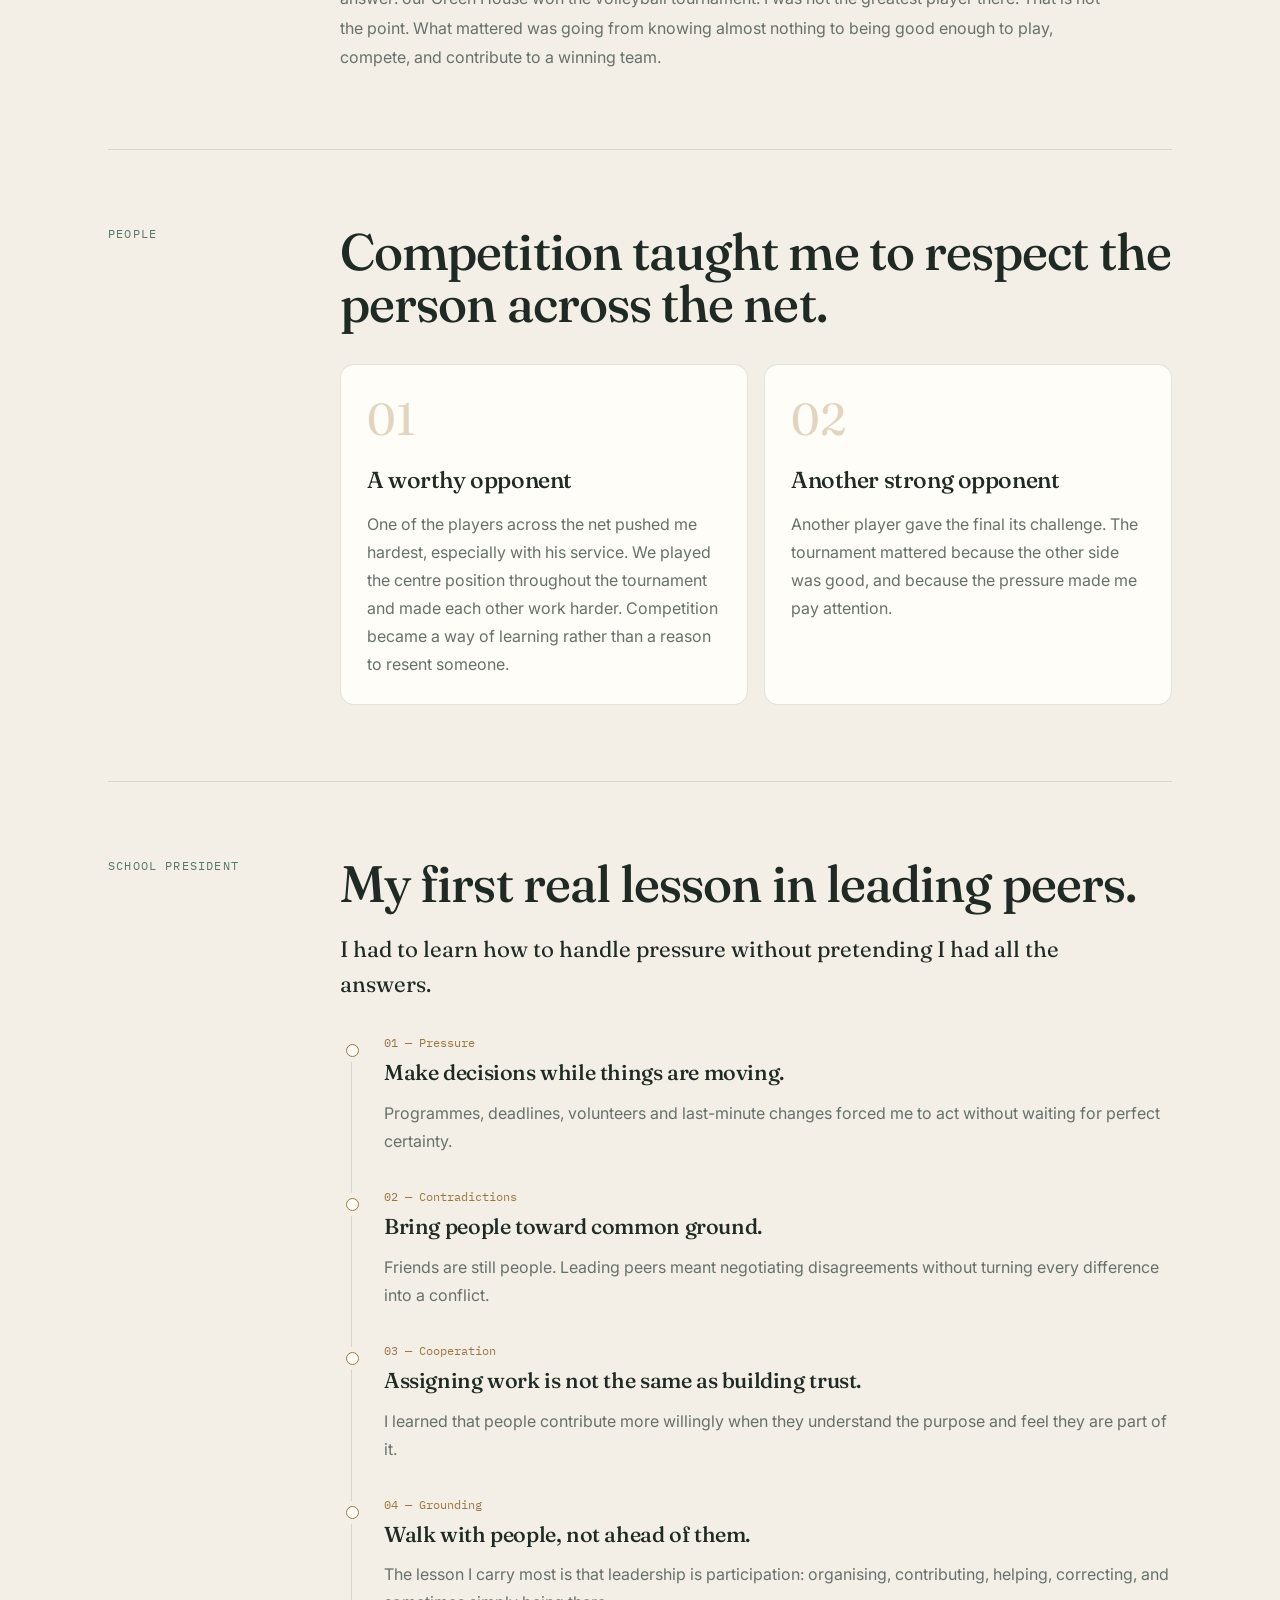
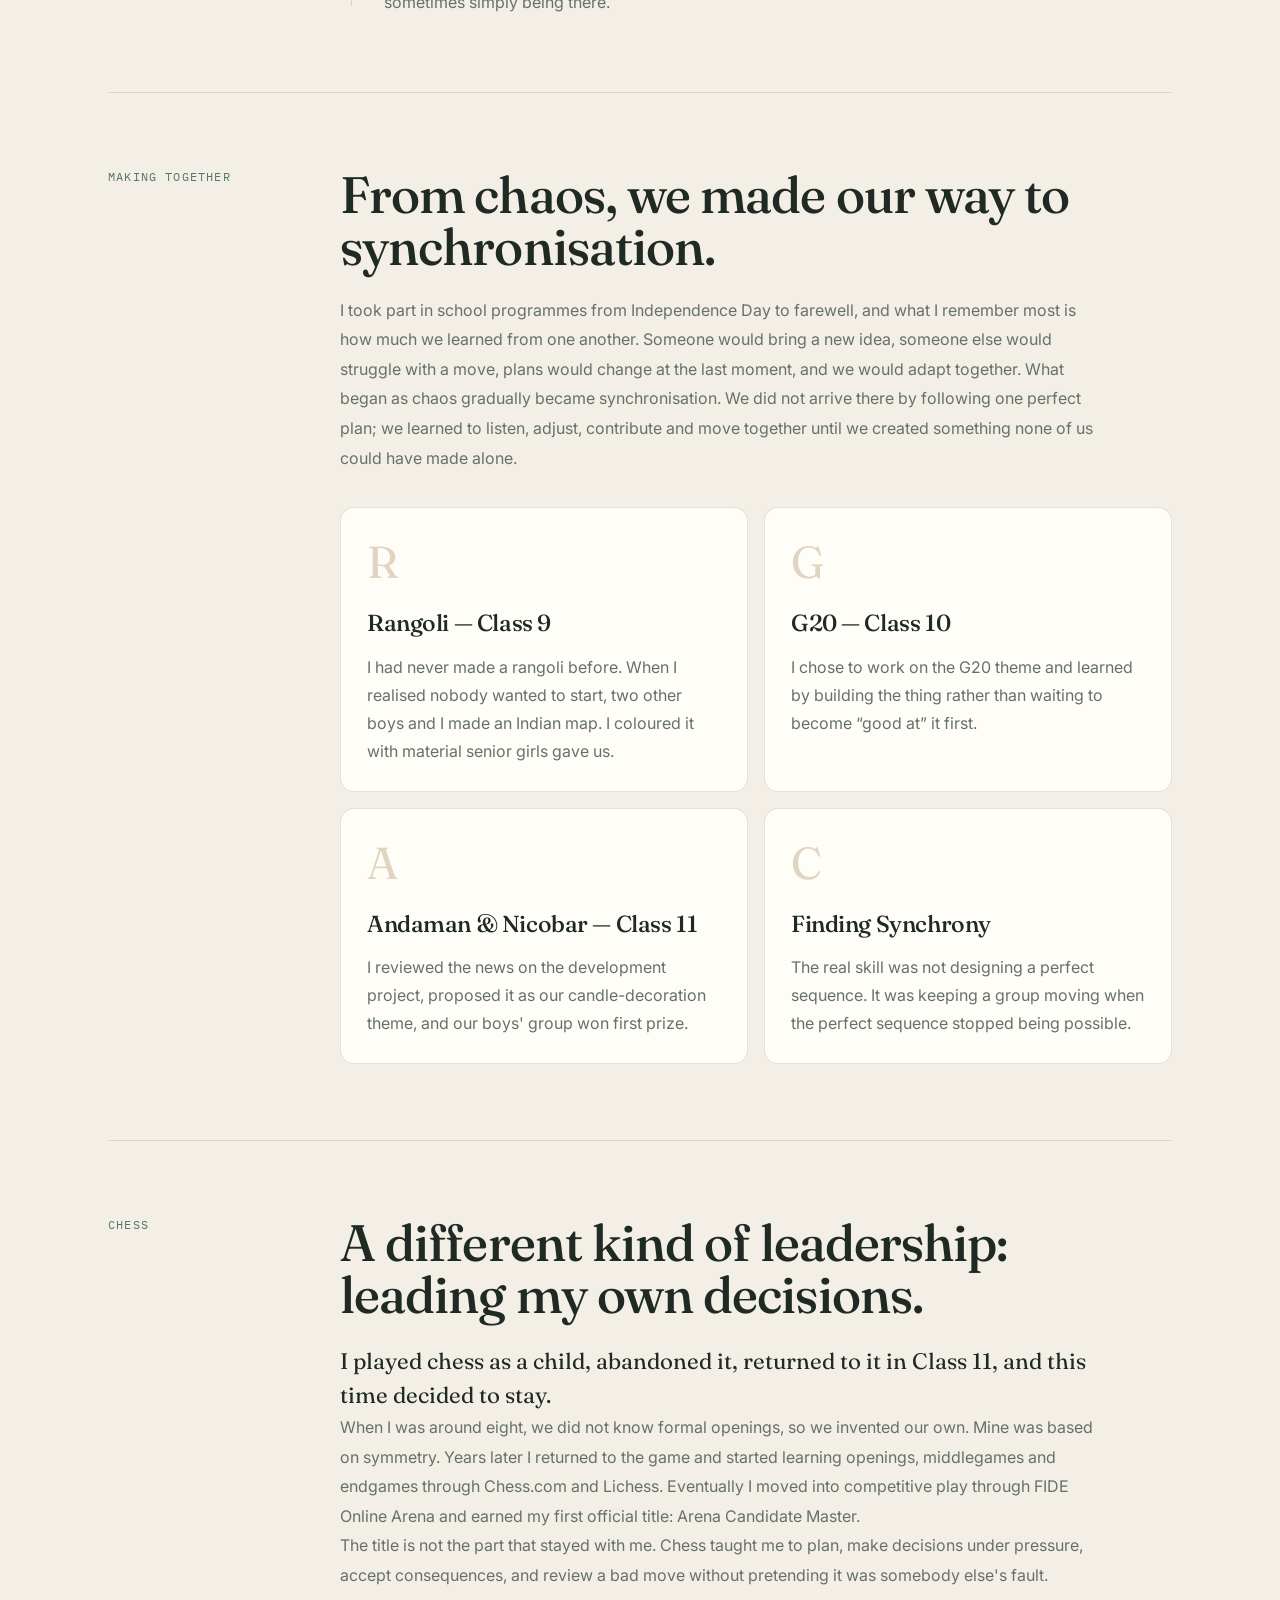
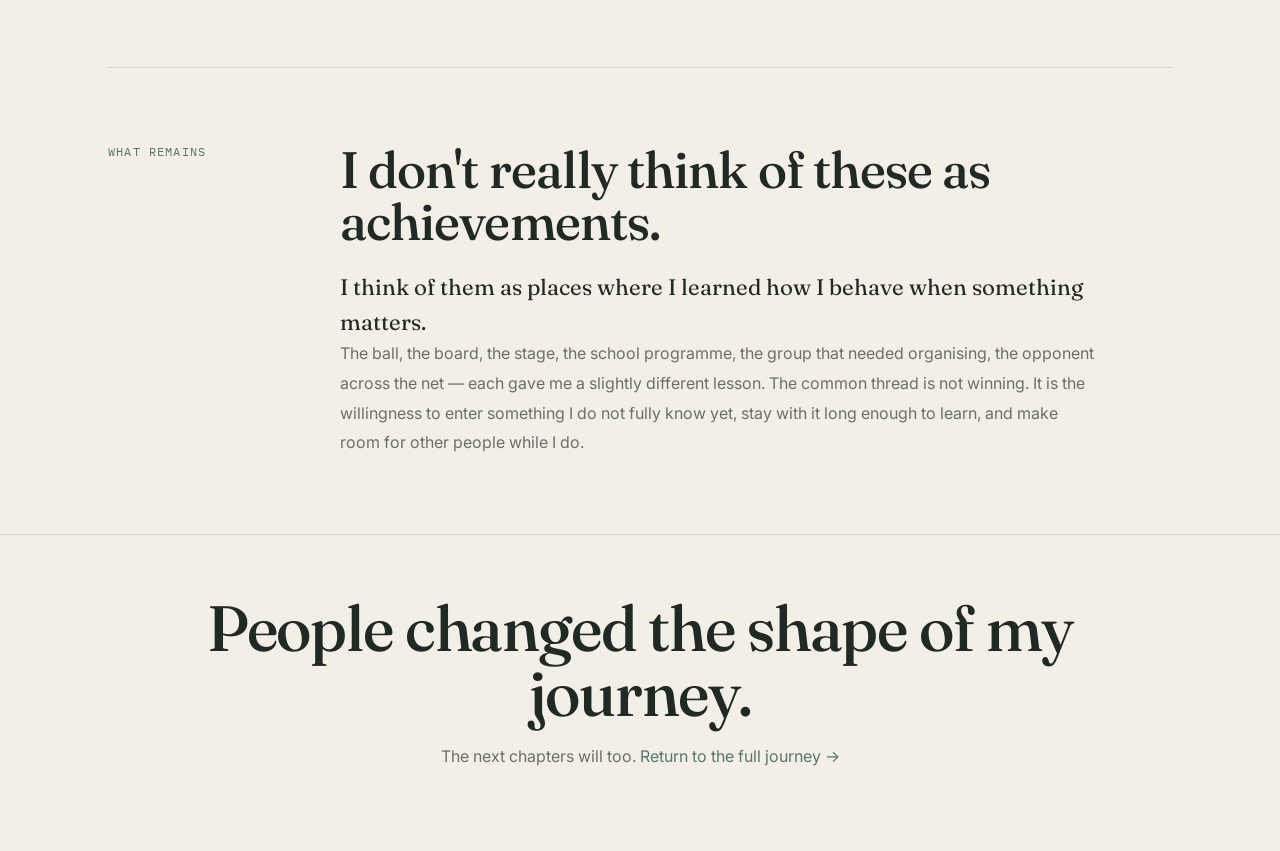
==== commit 9182fc9c: "Add 'Making together' section to leadership.html Added a new section on collaboration and synchroniz" ====
--- a/leadership.html
+++ b/leadership.html
@@ -15,7 +15,7 @@
 <section class="section"><div class="section-grid"><div class="section-label">The wall</div><div><h2>Before I led people, I learned to teach myself.</h2><p class="lead">When I first tried volleyball in Class 9, I hesitated to play because I did not know how. So I bought a ball and started learning against a wall.</p><p class="body-copy">I watched tutorials and repeated the movements at home: toss, receive, pass, serve. I even switched off the fan so the ball would not hit anything unexpectedly. For two years, that wall kept returning the ball. It became my coach. The room filled with marks from the practice, and I still like seeing them because they remind me that progress can leave physical evidence.</p><div class="quote">The wall never explained what I was doing wrong. It simply gave me another chance to try the same thing better.</div><p class="body-copy">In Class 11, when I finally got the chance to play in the Annual Sports Meet, the journey suddenly had an answer: our Green House won the volleyball tournament. I was not the greatest player there. That is not the point. What mattered was going from knowing almost nothing to being good enough to play, compete, and contribute to a winning team.</p></div></div></section>
 <section class="section"><div class="section-grid"><div class="section-label">People</div><div><h2>Competition taught me to respect the person across the net.</h2><div class="story-grid"><article class="story-card"><div class="num">01</div><h3>A worthy opponent</h3><p>One of the players across the net pushed me hardest, especially with his service. We played the centre position throughout the tournament and made each other work harder. Competition became a way of learning rather than a reason to resent someone.</p></article><article class="story-card"><div class="num">02</div><h3>Another strong opponent</h3><p>Another player gave the final its challenge. The tournament mattered because the other side was good, and because the pressure made me pay attention.</p></article></div></div></div></section>
 <section class="section"><div class="section-grid"><div class="section-label">School President</div><div><h2>My first real lesson in leading peers.</h2><p class="lead">I had to learn how to handle pressure without pretending I had all the answers.</p><div class="timeline"><div class="event"><div class="date">01 — Pressure</div><h3>Make decisions while things are moving.</h3><p>Programmes, deadlines, volunteers and last-minute changes forced me to act without waiting for perfect certainty.</p></div><div class="event"><div class="date">02 — Contradictions</div><h3>Bring people toward common ground.</h3><p>Friends are still people. Leading peers meant negotiating disagreements without turning every difference into a conflict.</p></div><div class="event"><div class="date">03 — Cooperation</div><h3>Assigning work is not the same as building trust.</h3><p>I learned that people contribute more willingly when they understand the purpose and feel they are part of it.</p></div><div class="event"><div class="date">04 — Grounding</div><h3>Walk with people, not ahead of them.</h3><p>The lesson I carry most is that leadership is participation: organising, contributing, helping, correcting, and sometimes simply being there.</p></div></div></div></div></section>
-<section class="section"><div class="section-grid"><div class="section-label">Making together</div><div><h2>From chaos, we made our way to synchronisation.</h2><p class="body-copy">I took part in school programmes from Independence Day to farewell, and what I remember most is how much we learned from one another. Someone would bring a new idea, someone else would struggle with a move, plans would change at the last moment, and we would adapt together. What began as chaos gradually became synchronisation. We did not arrive there by following one perfect plan; we learned to listen, adjust, contribute and move together until we created something none of us could have made alone.</p><div class="story-grid"><article class="story-card"><div class="num">R</div><h3>Rangoli — Class 9</h3><p>I had never made a rangoli before. When I realised nobody wanted to start, two other boys and I made an Indian map. I coloured it with material senior girls gave us.</p></article><article class="story-card"><div class="num">G</div><h3>G20 — Class 10</h3><p>I chose to work on the G20 theme and learned by building the thing rather than waiting to become “good at” it first.</p></article><article class="story-card"><div class="num">A</div><h3>Andaman & Nicobar — Class 11</h3><p>I reviewed the news on the development project, proposed it as our candle-decoration theme, and our boys' group won first prize.</p></article><article class="story-card"><div class="num">C</div><h3>Choreography</h3><p>The real skill was not designing a perfect sequence. It was keeping a group moving when the perfect sequence stopped being possible.</p></article></div></div></div></section>
+<section class="section"><div class="section-grid"><div class="section-label">Making together</div><div><h2>From chaos, we made our way to synchronisation.</h2><p class="body-copy">I took part in school programmes from Independence Day to farewell, and what I remember most is how much we learned from one another. Someone would bring a new idea, someone else would struggle with a move, plans would change at the last moment, and we would adapt together. What began as chaos gradually became synchronisation. We did not arrive there by following one perfect plan; we learned to listen, adjust, contribute and move together until we created something none of us could have made alone.</p><div class="story-grid"><article class="story-card"><div class="num">R</div><h3>Rangoli — Class 9</h3><p>I had never made a rangoli before. When I realised nobody wanted to start, two other boys and I made an Indian map. I coloured it with material senior girls gave us.</p></article><article class="story-card"><div class="num">G</div><h3>G20 — Class 10</h3><p>I chose to work on the G20 theme and learned by building the thing rather than waiting to become “good at” it first.</p></article><article class="story-card"><div class="num">A</div><h3>Andaman & Nicobar — Class 11</h3><p>I reviewed the news on the development project, proposed it as our candle-decoration theme, and our boys' group won first prize.</p></article><article class="story-card"><div class="num">C</div><h3>Finding Synchrony</h3><p>The real skill was not designing a perfect sequence. It was keeping a group moving when the perfect sequence stopped being possible.</p></article></div></div></div></section>
 <section class="section"><div class="section-grid"><div class="section-label">Chess</div><div><h2>A different kind of leadership: leading my own decisions.</h2><p class="lead">I played chess as a child, abandoned it, returned to it in Class 11, and this time decided to stay.</p><p class="body-copy">When I was around eight, we did not know formal openings, so we invented our own. Mine was based on symmetry. Years later I returned to the game and started learning openings, middlegames and endgames through Chess.com and Lichess. Eventually I moved into competitive play through FIDE Online Arena and earned my first official title: Arena Candidate Master.</p><p class="body-copy">The title is not the part that stayed with me. Chess taught me to plan, make decisions under pressure, accept consequences, and review a bad move without pretending it was somebody else's fault.</p></div></div></section>
 <section class="section"><div class="section-grid"><div class="section-label">What remains</div><div><h2>I don't really think of these as achievements.</h2><p class="lead">I think of them as places where I learned how I behave when something matters.</p><p class="body-copy">The ball, the board, the stage, the school programme, the group that needed organising, the opponent across the net — each gave me a slightly different lesson. The common thread is not winning. It is the willingness to enter something I do not fully know yet, stay with it long enough to learn, and make room for other people while I do.</p></div></div></section>
 </main><footer class="footer"><div class="page"><h2>People changed the shape of my journey.</h2><p>The next chapters will too. <a href="index.html">Return to the full journey →</a></p></div></footer>
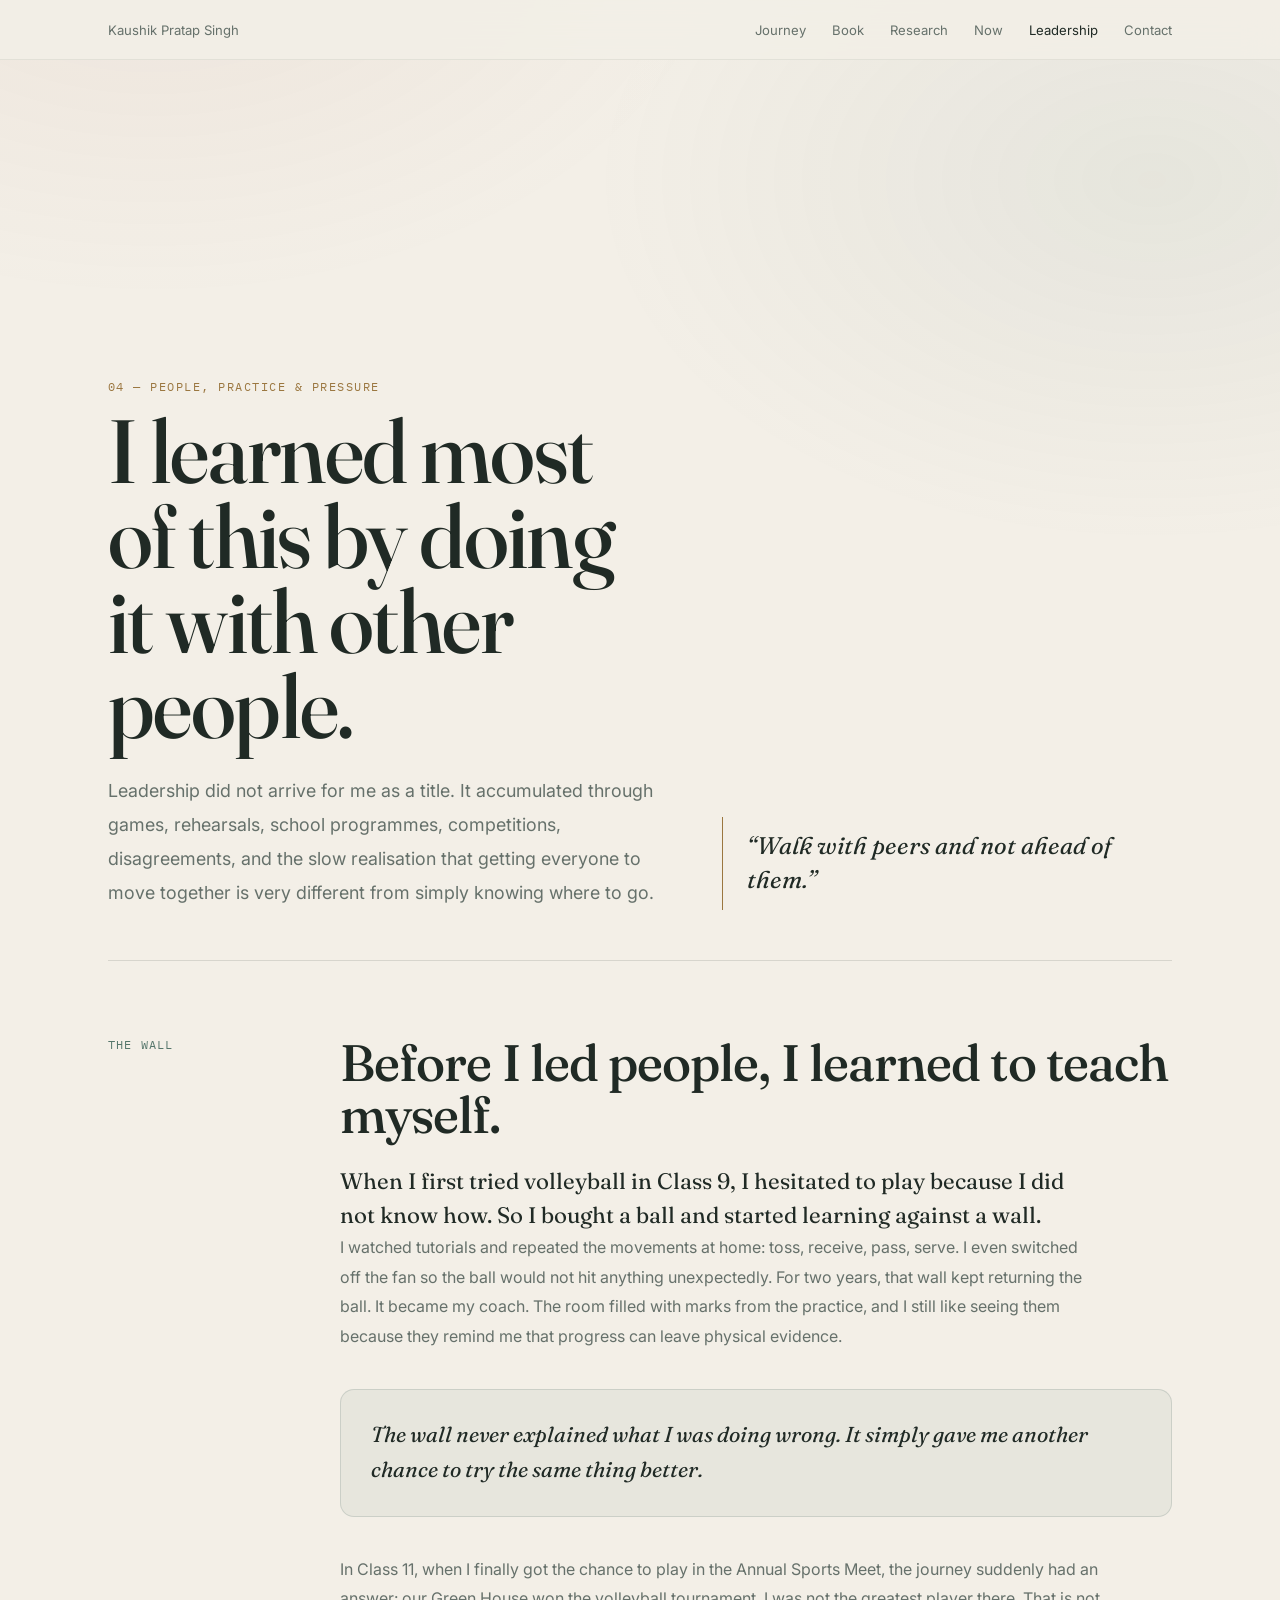
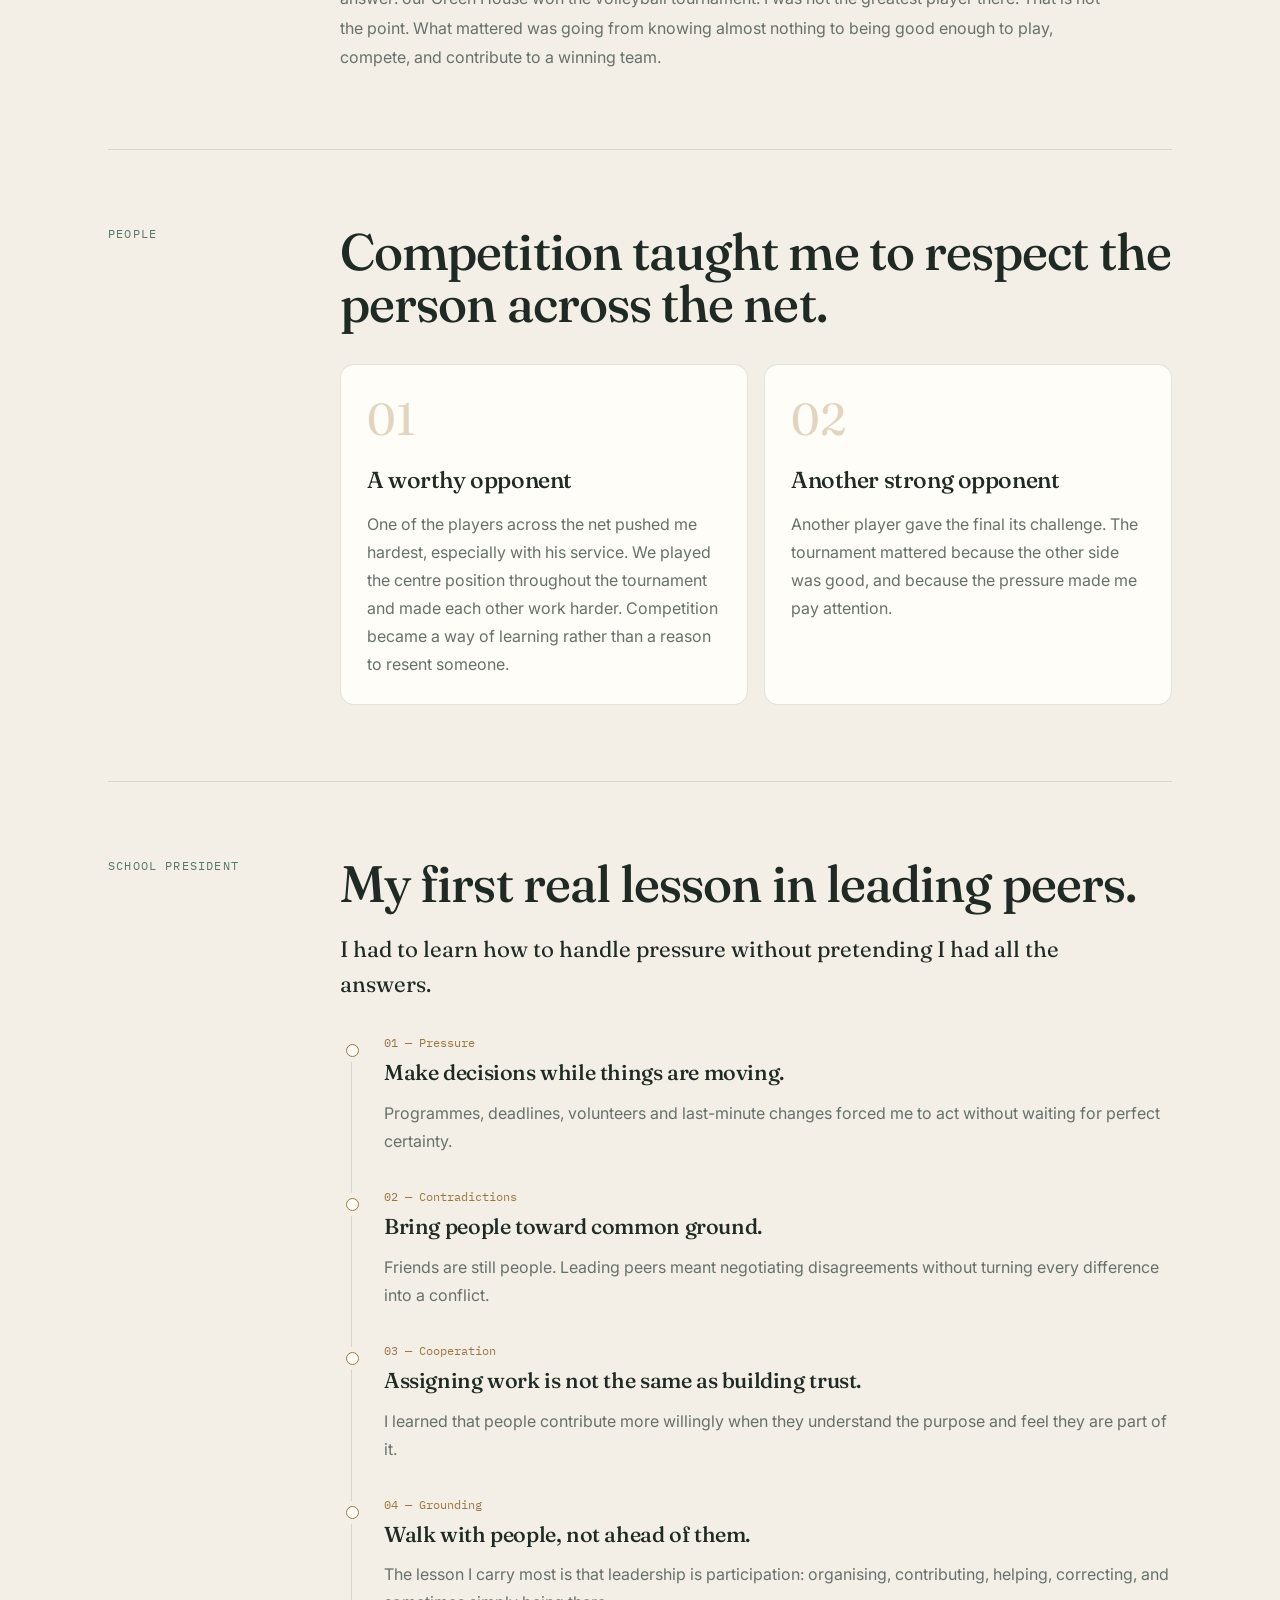
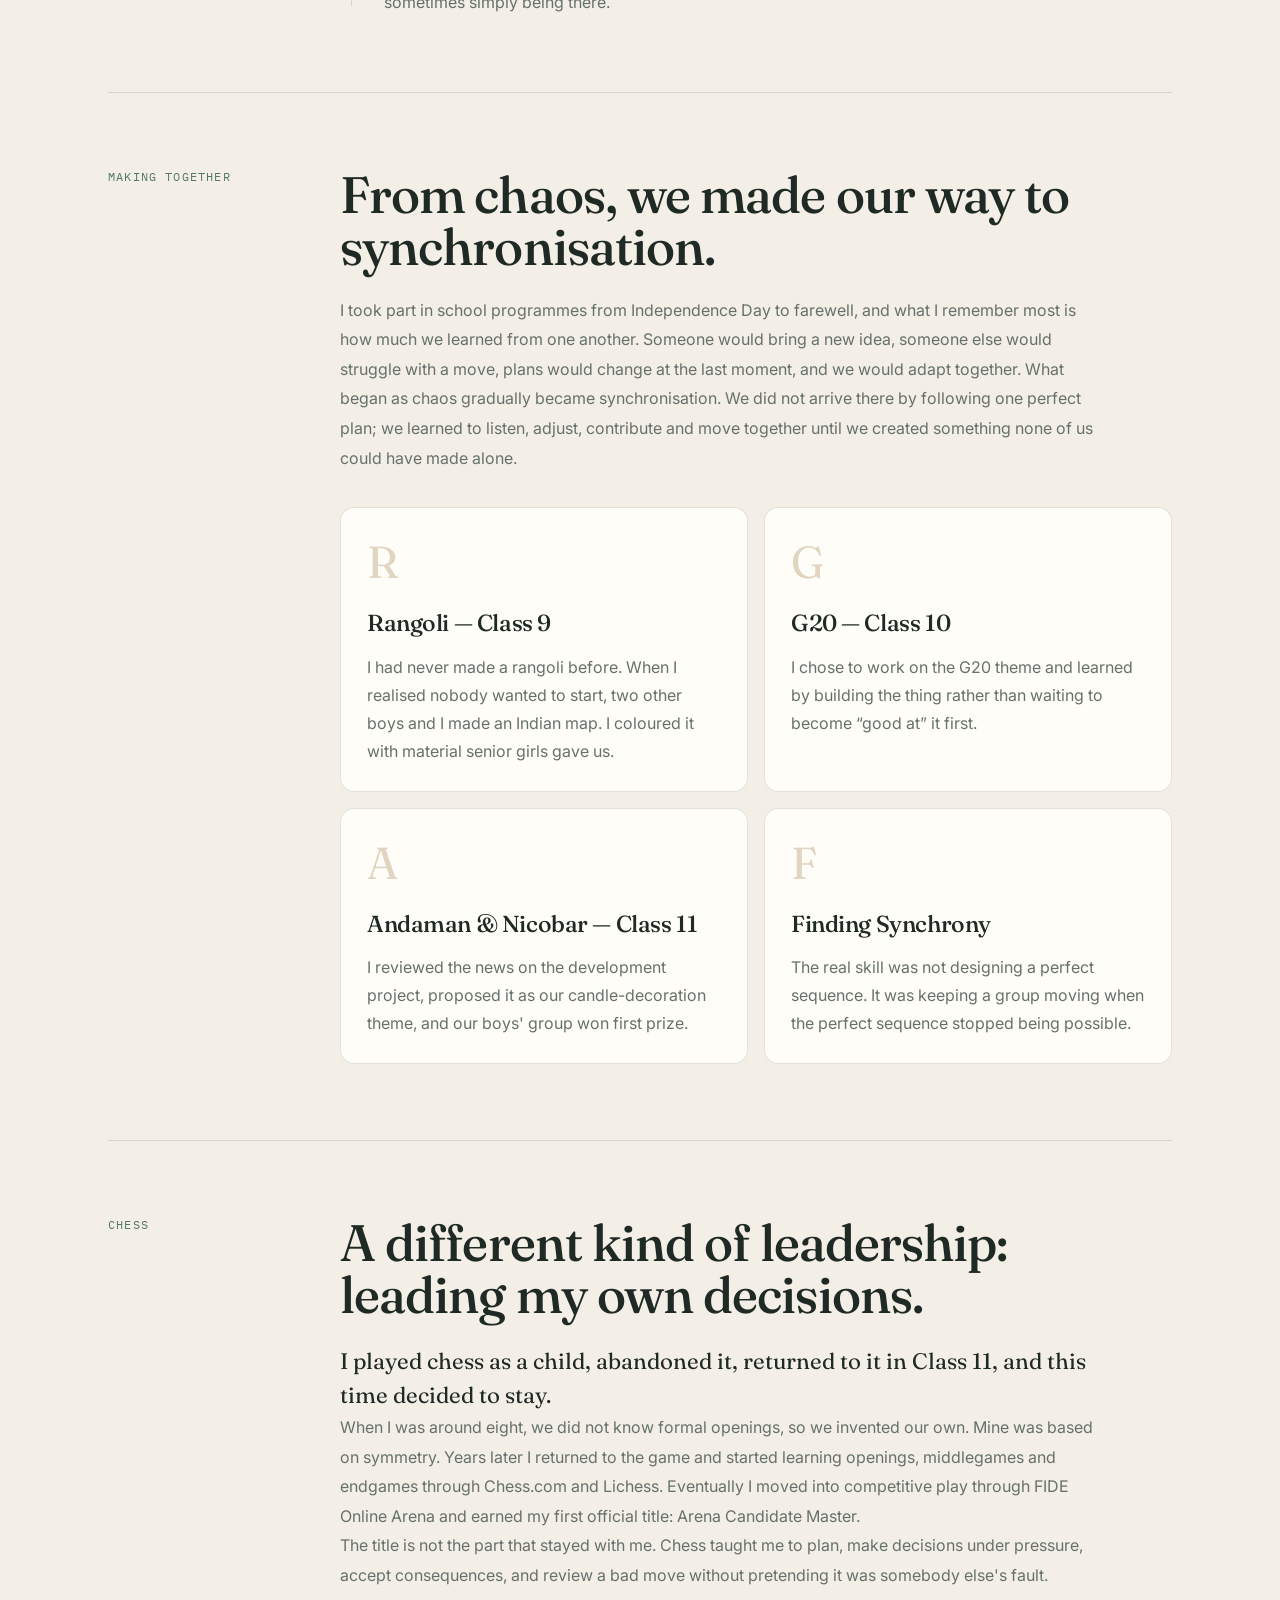
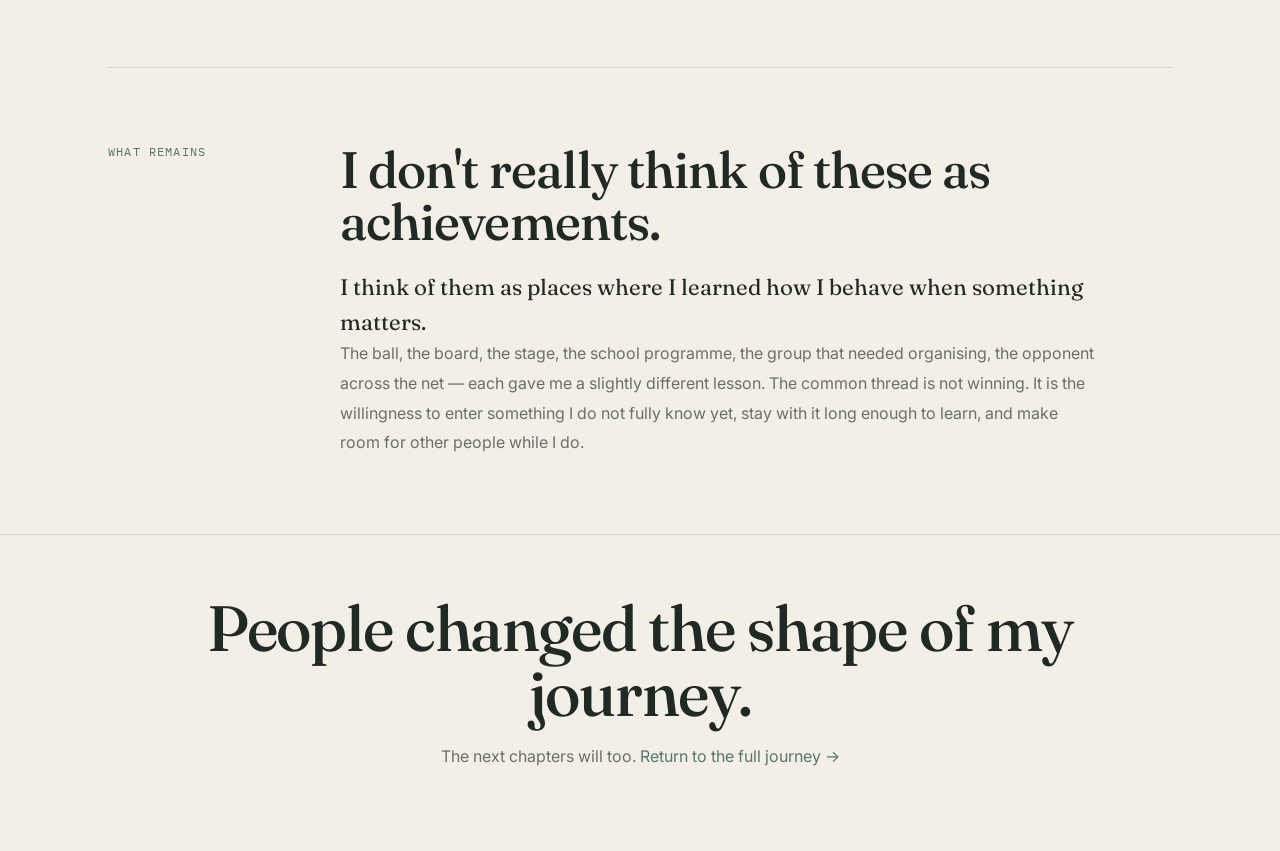
==== commit e321c4f0: "Update leadership.html" ====
--- a/leadership.html
+++ b/leadership.html
@@ -15,7 +15,7 @@
 <section class="section"><div class="section-grid"><div class="section-label">The wall</div><div><h2>Before I led people, I learned to teach myself.</h2><p class="lead">When I first tried volleyball in Class 9, I hesitated to play because I did not know how. So I bought a ball and started learning against a wall.</p><p class="body-copy">I watched tutorials and repeated the movements at home: toss, receive, pass, serve. I even switched off the fan so the ball would not hit anything unexpectedly. For two years, that wall kept returning the ball. It became my coach. The room filled with marks from the practice, and I still like seeing them because they remind me that progress can leave physical evidence.</p><div class="quote">The wall never explained what I was doing wrong. It simply gave me another chance to try the same thing better.</div><p class="body-copy">In Class 11, when I finally got the chance to play in the Annual Sports Meet, the journey suddenly had an answer: our Green House won the volleyball tournament. I was not the greatest player there. That is not the point. What mattered was going from knowing almost nothing to being good enough to play, compete, and contribute to a winning team.</p></div></div></section>
 <section class="section"><div class="section-grid"><div class="section-label">People</div><div><h2>Competition taught me to respect the person across the net.</h2><div class="story-grid"><article class="story-card"><div class="num">01</div><h3>A worthy opponent</h3><p>One of the players across the net pushed me hardest, especially with his service. We played the centre position throughout the tournament and made each other work harder. Competition became a way of learning rather than a reason to resent someone.</p></article><article class="story-card"><div class="num">02</div><h3>Another strong opponent</h3><p>Another player gave the final its challenge. The tournament mattered because the other side was good, and because the pressure made me pay attention.</p></article></div></div></div></section>
 <section class="section"><div class="section-grid"><div class="section-label">School President</div><div><h2>My first real lesson in leading peers.</h2><p class="lead">I had to learn how to handle pressure without pretending I had all the answers.</p><div class="timeline"><div class="event"><div class="date">01 — Pressure</div><h3>Make decisions while things are moving.</h3><p>Programmes, deadlines, volunteers and last-minute changes forced me to act without waiting for perfect certainty.</p></div><div class="event"><div class="date">02 — Contradictions</div><h3>Bring people toward common ground.</h3><p>Friends are still people. Leading peers meant negotiating disagreements without turning every difference into a conflict.</p></div><div class="event"><div class="date">03 — Cooperation</div><h3>Assigning work is not the same as building trust.</h3><p>I learned that people contribute more willingly when they understand the purpose and feel they are part of it.</p></div><div class="event"><div class="date">04 — Grounding</div><h3>Walk with people, not ahead of them.</h3><p>The lesson I carry most is that leadership is participation: organising, contributing, helping, correcting, and sometimes simply being there.</p></div></div></div></div></section>
-<section class="section"><div class="section-grid"><div class="section-label">Making together</div><div><h2>From chaos, we made our way to synchronisation.</h2><p class="body-copy">I took part in school programmes from Independence Day to farewell, and what I remember most is how much we learned from one another. Someone would bring a new idea, someone else would struggle with a move, plans would change at the last moment, and we would adapt together. What began as chaos gradually became synchronisation. We did not arrive there by following one perfect plan; we learned to listen, adjust, contribute and move together until we created something none of us could have made alone.</p><div class="story-grid"><article class="story-card"><div class="num">R</div><h3>Rangoli — Class 9</h3><p>I had never made a rangoli before. When I realised nobody wanted to start, two other boys and I made an Indian map. I coloured it with material senior girls gave us.</p></article><article class="story-card"><div class="num">G</div><h3>G20 — Class 10</h3><p>I chose to work on the G20 theme and learned by building the thing rather than waiting to become “good at” it first.</p></article><article class="story-card"><div class="num">A</div><h3>Andaman & Nicobar — Class 11</h3><p>I reviewed the news on the development project, proposed it as our candle-decoration theme, and our boys' group won first prize.</p></article><article class="story-card"><div class="num">C</div><h3>Finding Synchrony</h3><p>The real skill was not designing a perfect sequence. It was keeping a group moving when the perfect sequence stopped being possible.</p></article></div></div></div></section>
+<section class="section"><div class="section-grid"><div class="section-label">Making together</div><div><h2>From chaos, we made our way to synchronisation.</h2><p class="body-copy">I took part in school programmes from Independence Day to farewell, and what I remember most is how much we learned from one another. Someone would bring a new idea, someone else would struggle with a move, plans would change at the last moment, and we would adapt together. What began as chaos gradually became synchronisation. We did not arrive there by following one perfect plan; we learned to listen, adjust, contribute and move together until we created something none of us could have made alone.</p><div class="story-grid"><article class="story-card"><div class="num">R</div><h3>Rangoli — Class 9</h3><p>I had never made a rangoli before. When I realised nobody wanted to start, two other boys and I made an Indian map. I coloured it with material senior girls gave us.</p></article><article class="story-card"><div class="num">G</div><h3>G20 — Class 10</h3><p>I chose to work on the G20 theme and learned by building the thing rather than waiting to become “good at” it first.</p></article><article class="story-card"><div class="num">A</div><h3>Andaman & Nicobar — Class 11</h3><p>I reviewed the news on the development project, proposed it as our candle-decoration theme, and our boys' group won first prize.</p></article><article class="story-card"><div class="num">F</div><h3>Finding Synchrony</h3><p>The real skill was not designing a perfect sequence. It was keeping a group moving when the perfect sequence stopped being possible.</p></article></div></div></div></section>
 <section class="section"><div class="section-grid"><div class="section-label">Chess</div><div><h2>A different kind of leadership: leading my own decisions.</h2><p class="lead">I played chess as a child, abandoned it, returned to it in Class 11, and this time decided to stay.</p><p class="body-copy">When I was around eight, we did not know formal openings, so we invented our own. Mine was based on symmetry. Years later I returned to the game and started learning openings, middlegames and endgames through Chess.com and Lichess. Eventually I moved into competitive play through FIDE Online Arena and earned my first official title: Arena Candidate Master.</p><p class="body-copy">The title is not the part that stayed with me. Chess taught me to plan, make decisions under pressure, accept consequences, and review a bad move without pretending it was somebody else's fault.</p></div></div></section>
 <section class="section"><div class="section-grid"><div class="section-label">What remains</div><div><h2>I don't really think of these as achievements.</h2><p class="lead">I think of them as places where I learned how I behave when something matters.</p><p class="body-copy">The ball, the board, the stage, the school programme, the group that needed organising, the opponent across the net — each gave me a slightly different lesson. The common thread is not winning. It is the willingness to enter something I do not fully know yet, stay with it long enough to learn, and make room for other people while I do.</p></div></div></section>
 </main><footer class="footer"><div class="page"><h2>People changed the shape of my journey.</h2><p>The next chapters will too. <a href="index.html">Return to the full journey →</a></p></div></footer>
